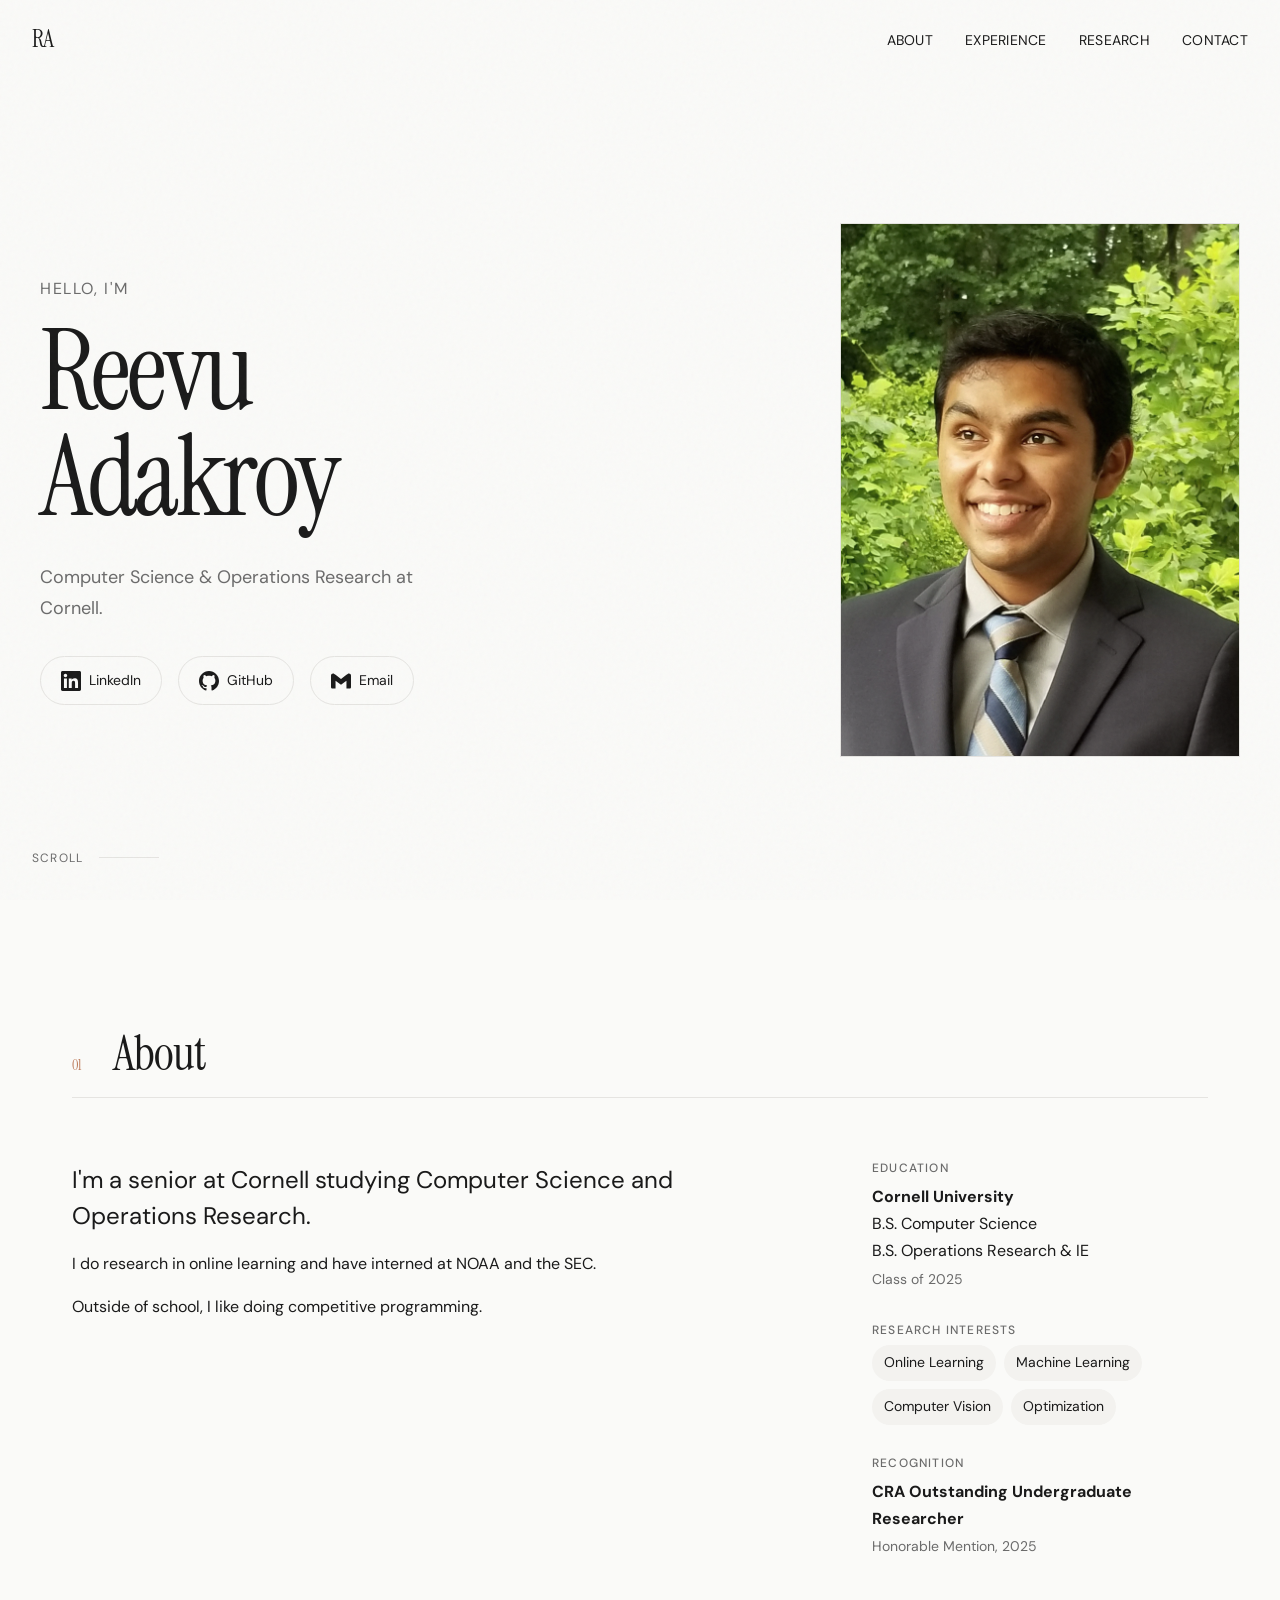
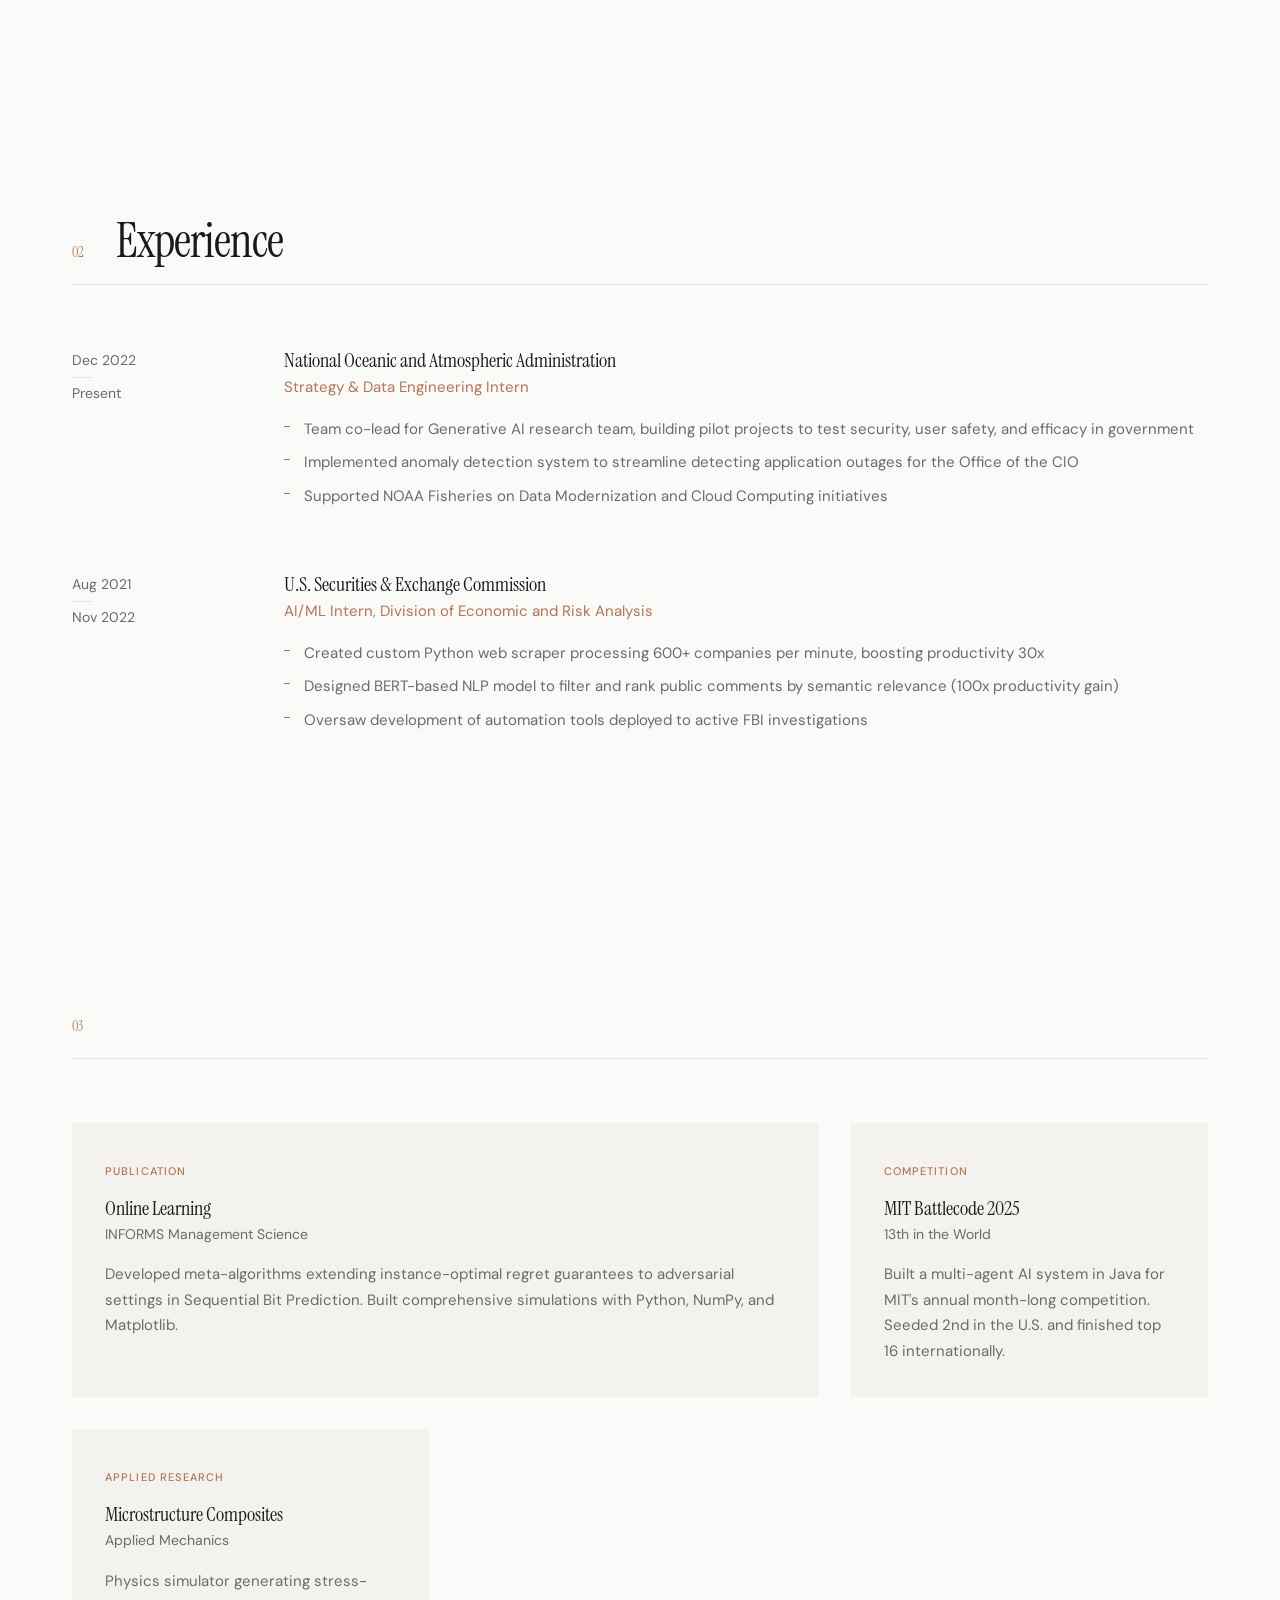
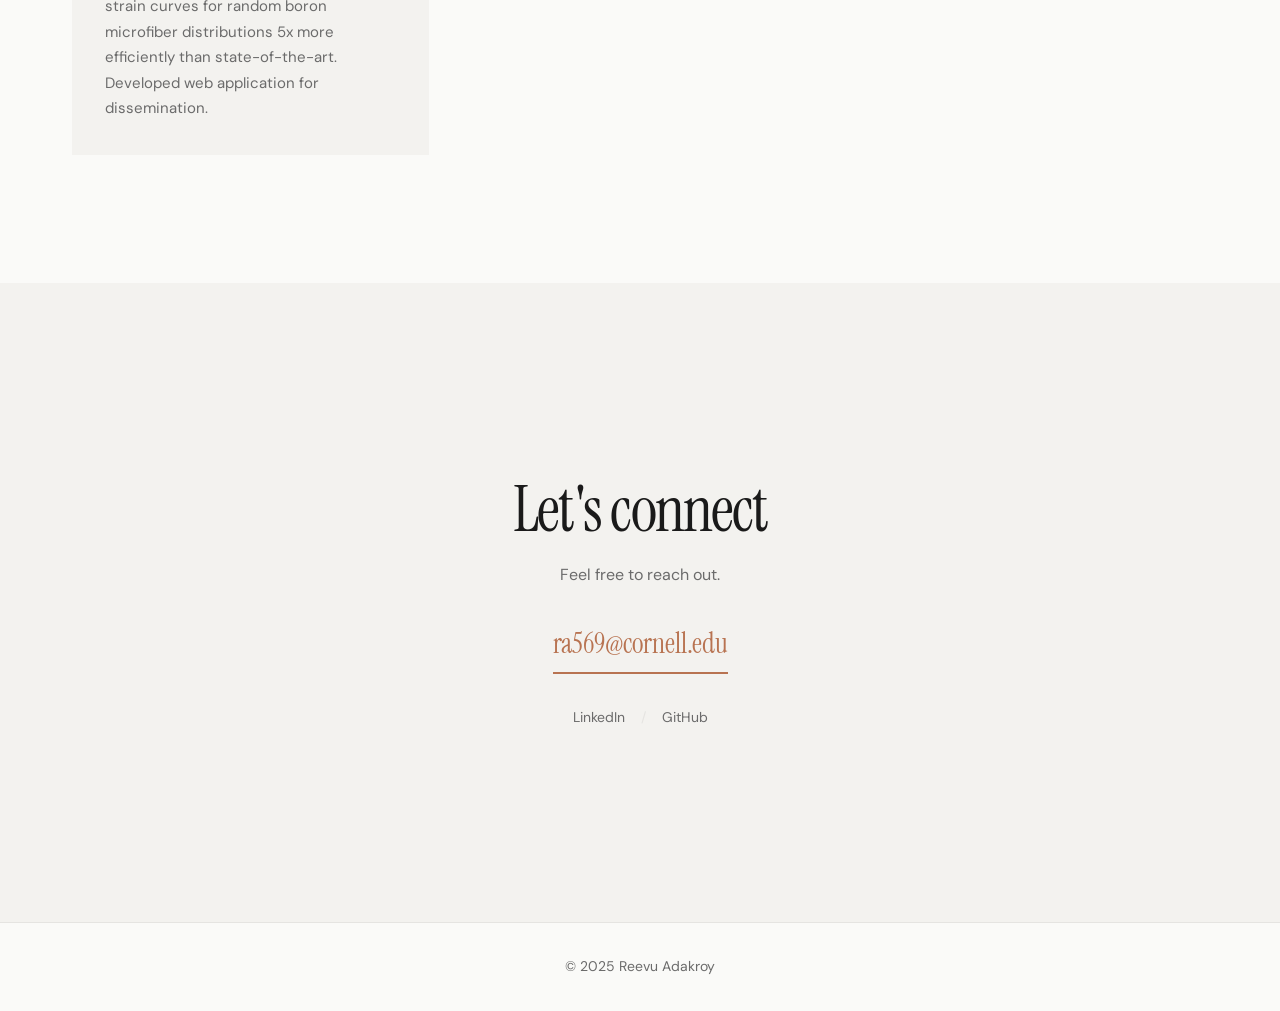
==== index.html @ df721d8a "Fix LinkedIn and GitHub links" ====
<!DOCTYPE html>
<html lang="en">
<head>
    <meta charset="UTF-8">
    <meta name="viewport" content="width=device-width, initial-scale=1.0">
    <title>Reevu Adakroy</title>
    <meta name="description" content="Computer Science & Operations Research student at Cornell. AI/ML researcher published in INFORMS Management Science.">

    <link rel="preconnect" href="https://fonts.googleapis.com">
    <link rel="preconnect" href="https://fonts.gstatic.com" crossorigin>
    <link href="https://fonts.googleapis.com/css2?family=Instrument+Serif:ital@0;1&family=DM+Sans:ital,opsz,wght@0,9..40,300;0,9..40,400;0,9..40,500;1,9..40,400&display=swap" rel="stylesheet">

    <link rel="stylesheet" href="styles.css">
</head>
<body>
    <nav class="nav">
        <a href="#" class="nav-logo">RA</a>
        <button class="nav-toggle" aria-label="Toggle navigation">
            <span></span>
            <span></span>
        </button>
        <ul class="nav-links">
            <li><a href="#about">About</a></li>
            <li><a href="#experience">Experience</a></li>
            <li><a href="#research">Research</a></li>
            <li><a href="#contact">Contact</a></li>
        </ul>
    </nav>

    <main>
        <section class="hero">
            <div class="hero-content">
                <div class="hero-text">
                    <p class="hero-greeting reveal">Hello, I'm</p>
                    <h1 class="hero-name reveal">Reevu<br>Adakroy</h1>
                    <p class="hero-tagline reveal">Computer Science & Operations Research at Cornell.</p>
                    <div class="hero-links reveal">
                        <a href="https://www.linkedin.com/in/reevu-adakroy-7450a61a7" target="_blank" rel="noopener" class="social-link">
                            <svg width="20" height="20" viewBox="0 0 24 24" fill="currentColor"><path d="M20.447 20.452h-3.554v-5.569c0-1.328-.027-3.037-1.852-3.037-1.853 0-2.136 1.445-2.136 2.939v5.667H9.351V9h3.414v1.561h.046c.477-.9 1.637-1.85 3.37-1.85 3.601 0 4.267 2.37 4.267 5.455v6.286zM5.337 7.433c-1.144 0-2.063-.926-2.063-2.065 0-1.138.92-2.063 2.063-2.063 1.14 0 2.064.925 2.064 2.063 0 1.139-.925 2.065-2.064 2.065zm1.782 13.019H3.555V9h3.564v11.452zM22.225 0H1.771C.792 0 0 .774 0 1.729v20.542C0 23.227.792 24 1.771 24h20.451C23.2 24 24 23.227 24 22.271V1.729C24 .774 23.2 0 22.222 0h.003z"/></svg>
                            <span>LinkedIn</span>
                        </a>
                        <a href="https://github.com/revvu" target="_blank" rel="noopener" class="social-link">
                            <svg width="20" height="20" viewBox="0 0 24 24" fill="currentColor"><path d="M12 0c-6.626 0-12 5.373-12 12 0 5.302 3.438 9.8 8.207 11.387.599.111.793-.261.793-.577v-2.234c-3.338.726-4.033-1.416-4.033-1.416-.546-1.387-1.333-1.756-1.333-1.756-1.089-.745.083-.729.083-.729 1.205.084 1.839 1.237 1.839 1.237 1.07 1.834 2.807 1.304 3.492.997.107-.775.418-1.305.762-1.604-2.665-.305-5.467-1.334-5.467-5.931 0-1.311.469-2.381 1.236-3.221-.124-.303-.535-1.524.117-3.176 0 0 1.008-.322 3.301 1.23.957-.266 1.983-.399 3.003-.404 1.02.005 2.047.138 3.006.404 2.291-1.552 3.297-1.23 3.297-1.23.653 1.653.242 2.874.118 3.176.77.84 1.235 1.911 1.235 3.221 0 4.609-2.807 5.624-5.479 5.921.43.372.823 1.102.823 2.222v3.293c0 .319.192.694.801.576 4.765-1.589 8.199-6.086 8.199-11.386 0-6.627-5.373-12-12-12z"/></svg>
                            <span>GitHub</span>
                        </a>
                        <a href="mailto:ra569@cornell.edu" class="social-link">
                            <svg width="20" height="20" viewBox="0 0 24 24" fill="currentColor"><path d="M24 5.457v13.909c0 .904-.732 1.636-1.636 1.636h-3.819V11.73L12 16.64l-6.545-4.91v9.273H1.636A1.636 1.636 0 0 1 0 19.366V5.457c0-2.023 2.309-3.178 3.927-1.964L5.455 4.64 12 9.548l6.545-4.91 1.528-1.145C21.69 2.28 24 3.434 24 5.457z"/></svg>
                            <span>Email</span>
                        </a>
                    </div>
                </div>
                <div class="hero-image reveal">
                    <div class="hero-image-wrapper">
                        <img src="cropped_zoom.png" alt="Reevu Adakroy" loading="eager">
                    </div>
                </div>
            </div>
            <div class="scroll-indicator">
                <span>Scroll</span>
                <div class="scroll-line"></div>
            </div>
        </section>

        <section id="about" class="section about">
            <div class="section-header">
                <span class="section-number">01</span>
                <h2 class="section-title reveal">About</h2>
            </div>
            <div class="about-content">
                <div class="about-text reveal">
                    <p class="about-lead">I'm a senior at Cornell studying Computer Science and Operations Research.</p>
                    <p>I do research in online learning and have interned at NOAA and the SEC.</p>
                    <p>Outside of school, I like doing competitive programming.</p>
                </div>
                <div class="about-details reveal">
                    <div class="detail-group">
                        <h3>Education</h3>
                        <p><strong>Cornell University</strong><br>
                        B.S. Computer Science<br>
                        B.S. Operations Research & IE<br>
                        <span class="muted">Class of 2025</span></p>
                    </div>
                    <div class="detail-group">
                        <h3>Research Interests</h3>
                        <ul class="interest-list">
                            <li>Online Learning</li>
                            <li>Machine Learning</li>
                            <li>Computer Vision</li>
                            <li>Optimization</li>
                        </ul>
                    </div>
                    <div class="detail-group">
                        <h3>Recognition</h3>
                        <p><strong>CRA Outstanding Undergraduate Researcher</strong><br>
                        <span class="muted">Honorable Mention, 2025</span></p>
                    </div>
                </div>
            </div>
        </section>

        <section id="experience" class="section experience">
            <div class="section-header">
                <span class="section-number">02</span>
                <h2 class="section-title reveal">Experience</h2>
            </div>
            <div class="experience-list">
                <article class="experience-item reveal">
                    <div class="experience-date">
                        <span>Dec 2022</span>
                        <span class="date-separator"></span>
                        <span>Present</span>
                    </div>
                    <div class="experience-content">
                        <h3>National Oceanic and Atmospheric Administration</h3>
                        <p class="experience-role">Strategy & Data Engineering Intern</p>
                        <ul class="experience-highlights">
                            <li>Team co-lead for Generative AI research team, building pilot projects to test security, user safety, and efficacy in government</li>
                            <li>Implemented anomaly detection system to streamline detecting application outages for the Office of the CIO</li>
                            <li>Supported NOAA Fisheries on Data Modernization and Cloud Computing initiatives</li>
                        </ul>
                    </div>
                </article>
                <article class="experience-item reveal">
                    <div class="experience-date">
                        <span>Aug 2021</span>
                        <span class="date-separator"></span>
                        <span>Nov 2022</span>
                    </div>
                    <div class="experience-content">
                        <h3>U.S. Securities & Exchange Commission</h3>
                        <p class="experience-role">AI/ML Intern, Division of Economic and Risk Analysis</p>
                        <ul class="experience-highlights">
                            <li>Created custom Python web scraper processing 600+ companies per minute, boosting productivity 30x</li>
                            <li>Designed BERT-based NLP model to filter and rank public comments by semantic relevance (100x productivity gain)</li>
                            <li>Oversaw development of automation tools deployed to active FBI investigations</li>
                        </ul>
                    </div>
                </article>
            </div>
        </section>

        <section id="research" class="section research">
            <div class="section-header">
                <span class="section-number">03</span>
                <h2 class="section-title reveal">Research & Projects</h2>
            </div>
            <div class="research-grid">
                <article class="research-card featured reveal">
                    <span class="research-tag">Publication</span>
                    <h3>Online Learning</h3>
                    <p class="research-venue">INFORMS Management Science</p>
                    <p>Developed meta-algorithms extending instance-optimal regret guarantees to adversarial settings in Sequential Bit Prediction. Built comprehensive simulations with Python, NumPy, and Matplotlib.</p>
                </article>
                <article class="research-card reveal">
                    <span class="research-tag">Competition</span>
                    <h3>MIT Battlecode 2025</h3>
                    <p class="research-venue">13th in the World</p>
                    <p>Built a multi-agent AI system in Java for MIT's annual month-long competition. Seeded 2nd in the U.S. and finished top 16 internationally.</p>
                </article>
                <article class="research-card reveal">
                    <span class="research-tag">Applied Research</span>
                    <h3>Microstructure Composites</h3>
                    <p class="research-venue">Applied Mechanics</p>
                    <p>Physics simulator generating stress-strain curves for random boron microfiber distributions 5x more efficiently than state-of-the-art. Developed web application for dissemination.</p>
                </article>
            </div>
        </section>

        <section id="contact" class="section contact">
            <div class="contact-content">
                <h2 class="contact-title reveal">Let's connect</h2>
                <p class="contact-text reveal">Feel free to reach out.</p>
                <a href="mailto:ra569@cornell.edu" class="contact-email reveal">ra569@cornell.edu</a>
                <div class="contact-links reveal">
                    <a href="https://linkedin.com/in/reevuadakroy" target="_blank" rel="noopener">LinkedIn</a>
                    <span class="link-divider">/</span>
                    <a href="https://github.com/reevuadakroy" target="_blank" rel="noopener">GitHub</a>
                </div>
            </div>
        </section>
    </main>

    <footer class="footer">
        <p>&copy; 2025 Reevu Adakroy</p>
    </footer>

    <script src="script.js"></script>
</body>
</html>
---- styles.css ----
/* ============================================
   REEVU ADAKROY - Personal Website
   Aesthetic: Editorial Minimalism
   ============================================ */

/* --- Custom Properties --- */
:root {
    /* Colors */
    --color-bg: #FAFAF8;
    --color-bg-alt: #F3F2EF;
    --color-text: #1A1A1A;
    --color-text-muted: #6B6B6B;
    --color-accent: #B87351;
    --color-accent-hover: #9A5F42;
    --color-border: #E5E4E1;

    /* Typography */
    --font-display: 'Instrument Serif', Georgia, serif;
    --font-body: 'DM Sans', -apple-system, sans-serif;

    /* Spacing */
    --space-xs: 0.5rem;
    --space-sm: 1rem;
    --space-md: 2rem;
    --space-lg: 4rem;
    --space-xl: 8rem;
    --space-2xl: 12rem;

    /* Layout */
    --max-width: 1200px;
    --nav-height: 80px;

    /* Transitions */
    --ease-out: cubic-bezier(0.16, 1, 0.3, 1);
    --ease-in-out: cubic-bezier(0.65, 0, 0.35, 1);
}

/* --- Reset & Base --- */
*, *::before, *::after {
    box-sizing: border-box;
    margin: 0;
    padding: 0;
}

html {
    scroll-behavior: smooth;
    font-size: 16px;
}

body {
    font-family: var(--font-body);
    font-size: 1rem;
    line-height: 1.7;
    color: var(--color-text);
    background-color: var(--color-bg);
    -webkit-font-smoothing: antialiased;
    -moz-osx-font-smoothing: grayscale;
    overflow-x: hidden;
}

/* Subtle grain texture */
body::before {
    content: '';
    position: fixed;
    top: 0;
    left: 0;
    width: 100%;
    height: 100%;
    pointer-events: none;
    opacity: 0.03;
    background-image: url("data:image/svg+xml,%3Csvg viewBox='0 0 256 256' xmlns='http://www.w3.org/2000/svg'%3E%3Cfilter id='noise'%3E%3CfeTurbulence type='fractalNoise' baseFrequency='0.9' numOctaves='4' stitchTiles='stitch'/%3E%3C/filter%3E%3Crect width='100%25' height='100%25' filter='url(%23noise)'/%3E%3C/svg%3E");
    z-index: 9999;
}

::selection {
    background-color: var(--color-accent);
    color: white;
}

a {
    color: inherit;
    text-decoration: none;
}

img {
    max-width: 100%;
    height: auto;
    display: block;
}

ul {
    list-style: none;
}

/* --- Typography --- */
h1, h2, h3, h4 {
    font-family: var(--font-display);
    font-weight: 400;
    line-height: 1.1;
}

em {
    font-family: var(--font-display);
    font-style: italic;
    color: var(--color-accent);
}

.muted {
    color: var(--color-text-muted);
    font-size: 0.875rem;
}

/* --- Navigation --- */
.nav {
    position: fixed;
    top: 0;
    left: 0;
    right: 0;
    height: var(--nav-height);
    display: flex;
    align-items: center;
    justify-content: space-between;
    padding: 0 var(--space-md);
    background: rgba(250, 250, 248, 0.9);
    backdrop-filter: blur(12px);
    -webkit-backdrop-filter: blur(12px);
    z-index: 1000;
    border-bottom: 1px solid transparent;
    transition: border-color 0.3s ease;
}

.nav.scrolled {
    border-bottom-color: var(--color-border);
}

.nav-logo {
    font-family: var(--font-display);
    font-size: 1.5rem;
    letter-spacing: -0.02em;
    transition: color 0.3s ease;
}

.nav-logo:hover {
    color: var(--color-accent);
}

.nav-links {
    display: flex;
    gap: var(--space-md);
}

.nav-links a {
    font-size: 0.875rem;
    letter-spacing: 0.02em;
    text-transform: uppercase;
    position: relative;
    padding: 0.25rem 0;
}

.nav-links a::after {
    content: '';
    position: absolute;
    bottom: 0;
    left: 0;
    width: 0;
    height: 1px;
    background: var(--color-accent);
    transition: width 0.3s var(--ease-out);
}

.nav-links a:hover::after {
    width: 100%;
}

.nav-toggle {
    display: none;
    flex-direction: column;
    gap: 6px;
    background: none;
    border: none;
    cursor: pointer;
    padding: 8px;
    z-index: 1001;
}

.nav-toggle span {
    width: 24px;
    height: 2px;
    background: var(--color-text);
    transition: all 0.3s var(--ease-out);
}

/* --- Hero Section --- */
.hero {
    min-height: 100vh;
    display: flex;
    flex-direction: column;
    justify-content: center;
    padding: calc(var(--nav-height) + var(--space-lg)) var(--space-md) var(--space-lg);
    position: relative;
}

.hero-content {
    max-width: var(--max-width);
    margin: 0 auto;
    width: 100%;
    display: grid;
    grid-template-columns: 1fr 1fr;
    gap: var(--space-xl);
    align-items: center;
}

.hero-greeting {
    font-size: 1rem;
    letter-spacing: 0.1em;
    text-transform: uppercase;
    color: var(--color-text-muted);
    margin-bottom: var(--space-sm);
}

.hero-name {
    font-size: clamp(3.5rem, 10vw, 7rem);
    letter-spacing: -0.03em;
    margin-bottom: var(--space-md);
    line-height: 0.95;
}

.hero-tagline {
    font-size: 1.125rem;
    color: var(--color-text-muted);
    max-width: 400px;
    margin-bottom: var(--space-md);
}

.hero-links {
    display: flex;
    gap: var(--space-sm);
    flex-wrap: wrap;
}

.social-link {
    display: inline-flex;
    align-items: center;
    gap: 0.5rem;
    padding: 0.75rem 1.25rem;
    border: 1px solid var(--color-border);
    border-radius: 100px;
    font-size: 0.875rem;
    transition: all 0.3s var(--ease-out);
}

.social-link:hover {
    background: var(--color-text);
    color: var(--color-bg);
    border-color: var(--color-text);
}

.social-link svg {
    flex-shrink: 0;
}

.hero-image {
    display: flex;
    justify-content: flex-end;
}

.hero-image-wrapper {
    width: 100%;
    max-width: 400px;
    aspect-ratio: 3/4;
    position: relative;
    overflow: hidden;
}

.hero-image-wrapper::before {
    content: '';
    position: absolute;
    inset: 0;
    border: 1px solid var(--color-border);
    z-index: 1;
}

.hero-image-wrapper::after {
    content: '';
    position: absolute;
    top: var(--space-sm);
    left: var(--space-sm);
    right: calc(var(--space-sm) * -1);
    bottom: calc(var(--space-sm) * -1);
    border: 1px solid var(--color-accent);
    z-index: -1;
}

.hero-image-wrapper img {
    width: 100%;
    height: 100%;
    object-fit: cover;
    filter: grayscale(15%);
    transition: filter 0.5s ease;
}

.hero-image-wrapper:hover img {
    filter: grayscale(0%);
}

.scroll-indicator {
    position: absolute;
    bottom: var(--space-md);
    left: var(--space-md);
    display: flex;
    align-items: center;
    gap: var(--space-sm);
    font-size: 0.75rem;
    letter-spacing: 0.1em;
    text-transform: uppercase;
    color: var(--color-text-muted);
}

.scroll-line {
    width: 60px;
    height: 1px;
    background: var(--color-border);
    position: relative;
    overflow: hidden;
}

.scroll-line::after {
    content: '';
    position: absolute;
    top: 0;
    left: -100%;
    width: 100%;
    height: 100%;
    background: var(--color-accent);
    animation: scroll-line 2s var(--ease-in-out) infinite;
}

@keyframes scroll-line {
    0% { left: -100%; }
    50% { left: 0; }
    100% { left: 100%; }
}

/* --- Sections --- */
.section {
    padding: var(--space-xl) var(--space-md);
    max-width: var(--max-width);
    margin: 0 auto;
}

.section-header {
    display: flex;
    align-items: baseline;
    gap: var(--space-md);
    margin-bottom: var(--space-lg);
    padding-bottom: var(--space-sm);
    border-bottom: 1px solid var(--color-border);
}

.section-number {
    font-family: var(--font-display);
    font-size: 0.875rem;
    color: var(--color-accent);
}

.section-title {
    font-size: clamp(2rem, 5vw, 3rem);
    letter-spacing: -0.02em;
}

/* --- About Section --- */
.about-content {
    display: grid;
    grid-template-columns: 2fr 1fr;
    gap: var(--space-xl);
}

.about-lead {
    font-size: 1.5rem;
    line-height: 1.5;
    margin-bottom: var(--space-md);
}

.about-text p {
    margin-bottom: var(--space-sm);
}

.about-details {
    display: flex;
    flex-direction: column;
    gap: var(--space-md);
}

.detail-group h3 {
    font-family: var(--font-body);
    font-size: 0.75rem;
    font-weight: 500;
    letter-spacing: 0.1em;
    text-transform: uppercase;
    color: var(--color-text-muted);
    margin-bottom: var(--space-xs);
}

.interest-list {
    display: flex;
    flex-wrap: wrap;
    gap: 0.5rem;
}

.interest-list li {
    padding: 0.375rem 0.75rem;
    background: var(--color-bg-alt);
    border-radius: 100px;
    font-size: 0.875rem;
}

/* --- Experience Section --- */
.experience-list {
    display: flex;
    flex-direction: column;
    gap: var(--space-lg);
}

.experience-item {
    display: grid;
    grid-template-columns: 180px 1fr;
    gap: var(--space-md);
}

.experience-date {
    display: flex;
    flex-direction: column;
    gap: 0.25rem;
    font-size: 0.875rem;
    color: var(--color-text-muted);
}

.date-separator {
    width: 20px;
    height: 1px;
    background: var(--color-border);
}

.experience-content h3 {
    font-size: 1.25rem;
    margin-bottom: 0.25rem;
}

.experience-role {
    color: var(--color-accent);
    font-size: 0.9375rem;
    margin-bottom: var(--space-sm);
}

.experience-highlights {
    display: flex;
    flex-direction: column;
    gap: 0.5rem;
}

.experience-highlights li {
    position: relative;
    padding-left: 1.25rem;
    font-size: 0.9375rem;
    color: var(--color-text-muted);
}

.experience-highlights li::before {
    content: '';
    position: absolute;
    left: 0;
    top: 0.6em;
    width: 6px;
    height: 1px;
    background: var(--color-accent);
}

/* --- Research Section --- */
.research-grid {
    display: grid;
    grid-template-columns: repeat(3, 1fr);
    gap: var(--space-md);
}

.research-card {
    padding: var(--space-md);
    background: var(--color-bg-alt);
    border: 1px solid transparent;
    transition: all 0.4s var(--ease-out);
    position: relative;
}

.research-card::before {
    content: '';
    position: absolute;
    top: 0;
    left: 0;
    width: 0;
    height: 3px;
    background: var(--color-accent);
    transition: width 0.4s var(--ease-out);
}

.research-card:hover {
    border-color: var(--color-border);
    transform: translateY(-4px);
}

.research-card:hover::before {
    width: 100%;
}

.research-card.featured {
    grid-column: span 2;
}

.research-tag {
    display: inline-block;
    font-size: 0.6875rem;
    font-weight: 500;
    letter-spacing: 0.1em;
    text-transform: uppercase;
    color: var(--color-accent);
    margin-bottom: var(--space-sm);
}

.research-card h3 {
    font-size: 1.25rem;
    margin-bottom: 0.25rem;
}

.research-venue {
    font-size: 0.875rem;
    color: var(--color-text-muted);
    margin-bottom: var(--space-sm);
}

.research-card p:last-child {
    font-size: 0.9375rem;
    color: var(--color-text-muted);
}

/* --- Contact Section --- */
.contact {
    text-align: center;
    padding: var(--space-2xl) var(--space-md);
    background: var(--color-bg-alt);
    max-width: none;
}

.contact-content {
    max-width: 600px;
    margin: 0 auto;
}

.contact-title {
    font-size: clamp(2.5rem, 8vw, 4rem);
    letter-spacing: -0.03em;
    margin-bottom: var(--space-sm);
}

.contact-text {
    color: var(--color-text-muted);
    margin-bottom: var(--space-md);
}

.contact-email {
    display: inline-block;
    font-family: var(--font-display);
    font-size: clamp(1.25rem, 3vw, 1.75rem);
    color: var(--color-accent);
    padding-bottom: 0.25rem;
    border-bottom: 2px solid var(--color-accent);
    transition: all 0.3s ease;
    margin-bottom: var(--space-md);
}

.contact-email:hover {
    color: var(--color-accent-hover);
    border-color: var(--color-accent-hover);
}

.contact-links {
    display: flex;
    justify-content: center;
    align-items: center;
    gap: var(--space-sm);
    font-size: 0.875rem;
}

.contact-links a {
    color: var(--color-text-muted);
    transition: color 0.3s ease;
}

.contact-links a:hover {
    color: var(--color-text);
}

.link-divider {
    color: var(--color-border);
}

/* --- Footer --- */
.footer {
    padding: var(--space-md);
    text-align: center;
    font-size: 0.875rem;
    color: var(--color-text-muted);
    border-top: 1px solid var(--color-border);
}

/* --- Reveal Animations --- */
.reveal {
    opacity: 0;
    transform: translateY(30px);
    transition: opacity 0.8s var(--ease-out), transform 0.8s var(--ease-out);
}

.reveal.visible {
    opacity: 1;
    transform: translateY(0);
}

/* Staggered animations for hero */
.hero .reveal:nth-child(1) { transition-delay: 0.1s; }
.hero .reveal:nth-child(2) { transition-delay: 0.2s; }
.hero .reveal:nth-child(3) { transition-delay: 0.3s; }
.hero .reveal:nth-child(4) { transition-delay: 0.4s; }
.hero-image.reveal { transition-delay: 0.3s; }

/* --- Mobile Navigation --- */
@media (max-width: 768px) {
    .nav-toggle {
        display: flex;
    }

    .nav-links {
        position: fixed;
        top: 0;
        right: 0;
        width: 100%;
        height: 100vh;
        background: var(--color-bg);
        flex-direction: column;
        justify-content: center;
        align-items: center;
        gap: var(--space-md);
        transform: translateX(100%);
        transition: transform 0.5s var(--ease-out);
    }

    .nav-links.active {
        transform: translateX(0);
    }

    .nav-links a {
        font-size: 1.5rem;
    }

    .nav-toggle.active span:first-child {
        transform: rotate(45deg) translate(5px, 5px);
    }

    .nav-toggle.active span:last-child {
        transform: rotate(-45deg) translate(5px, -5px);
    }
}

/* --- Responsive --- */
@media (max-width: 1024px) {
    .hero-content {
        grid-template-columns: 1fr;
        gap: var(--space-lg);
    }

    .hero-image {
        justify-content: center;
        order: -1;
    }

    .hero-image-wrapper {
        max-width: 300px;
    }

    .hero-text {
        text-align: center;
    }

    .hero-tagline {
        margin-left: auto;
        margin-right: auto;
    }

    .hero-links {
        justify-content: center;
    }

    .about-content {
        grid-template-columns: 1fr;
        gap: var(--space-lg);
    }

    .research-grid {
        grid-template-columns: 1fr;
    }

    .research-card.featured {
        grid-column: span 1;
    }
}

@media (max-width: 640px) {
    :root {
        --space-lg: 3rem;
        --space-xl: 5rem;
        --space-2xl: 8rem;
    }

    .experience-item {
        grid-template-columns: 1fr;
        gap: var(--space-sm);
    }

    .experience-date {
        flex-direction: row;
        align-items: center;
        gap: 0.5rem;
    }

    .date-separator {
        width: 12px;
    }

    .social-link span {
        display: none;
    }

    .social-link {
        padding: 0.75rem;
    }

    .scroll-indicator {
        display: none;
    }
}
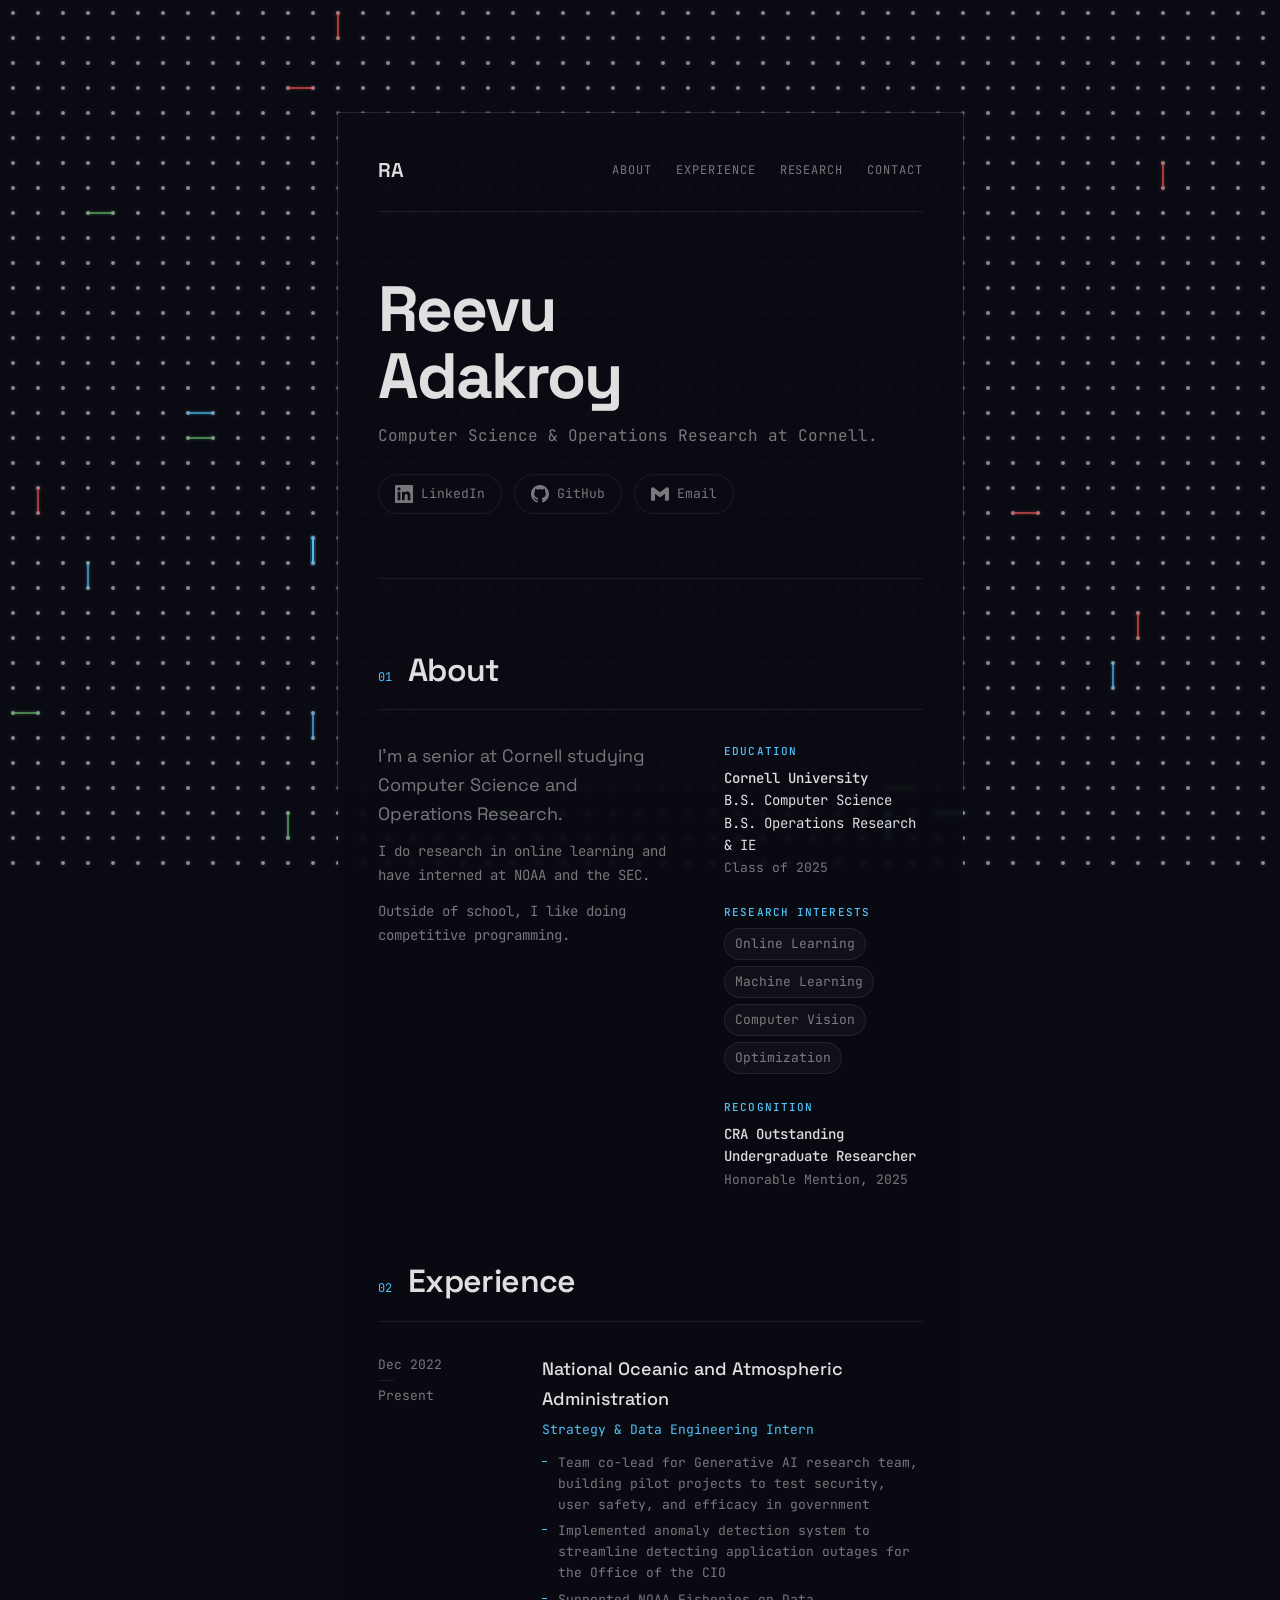
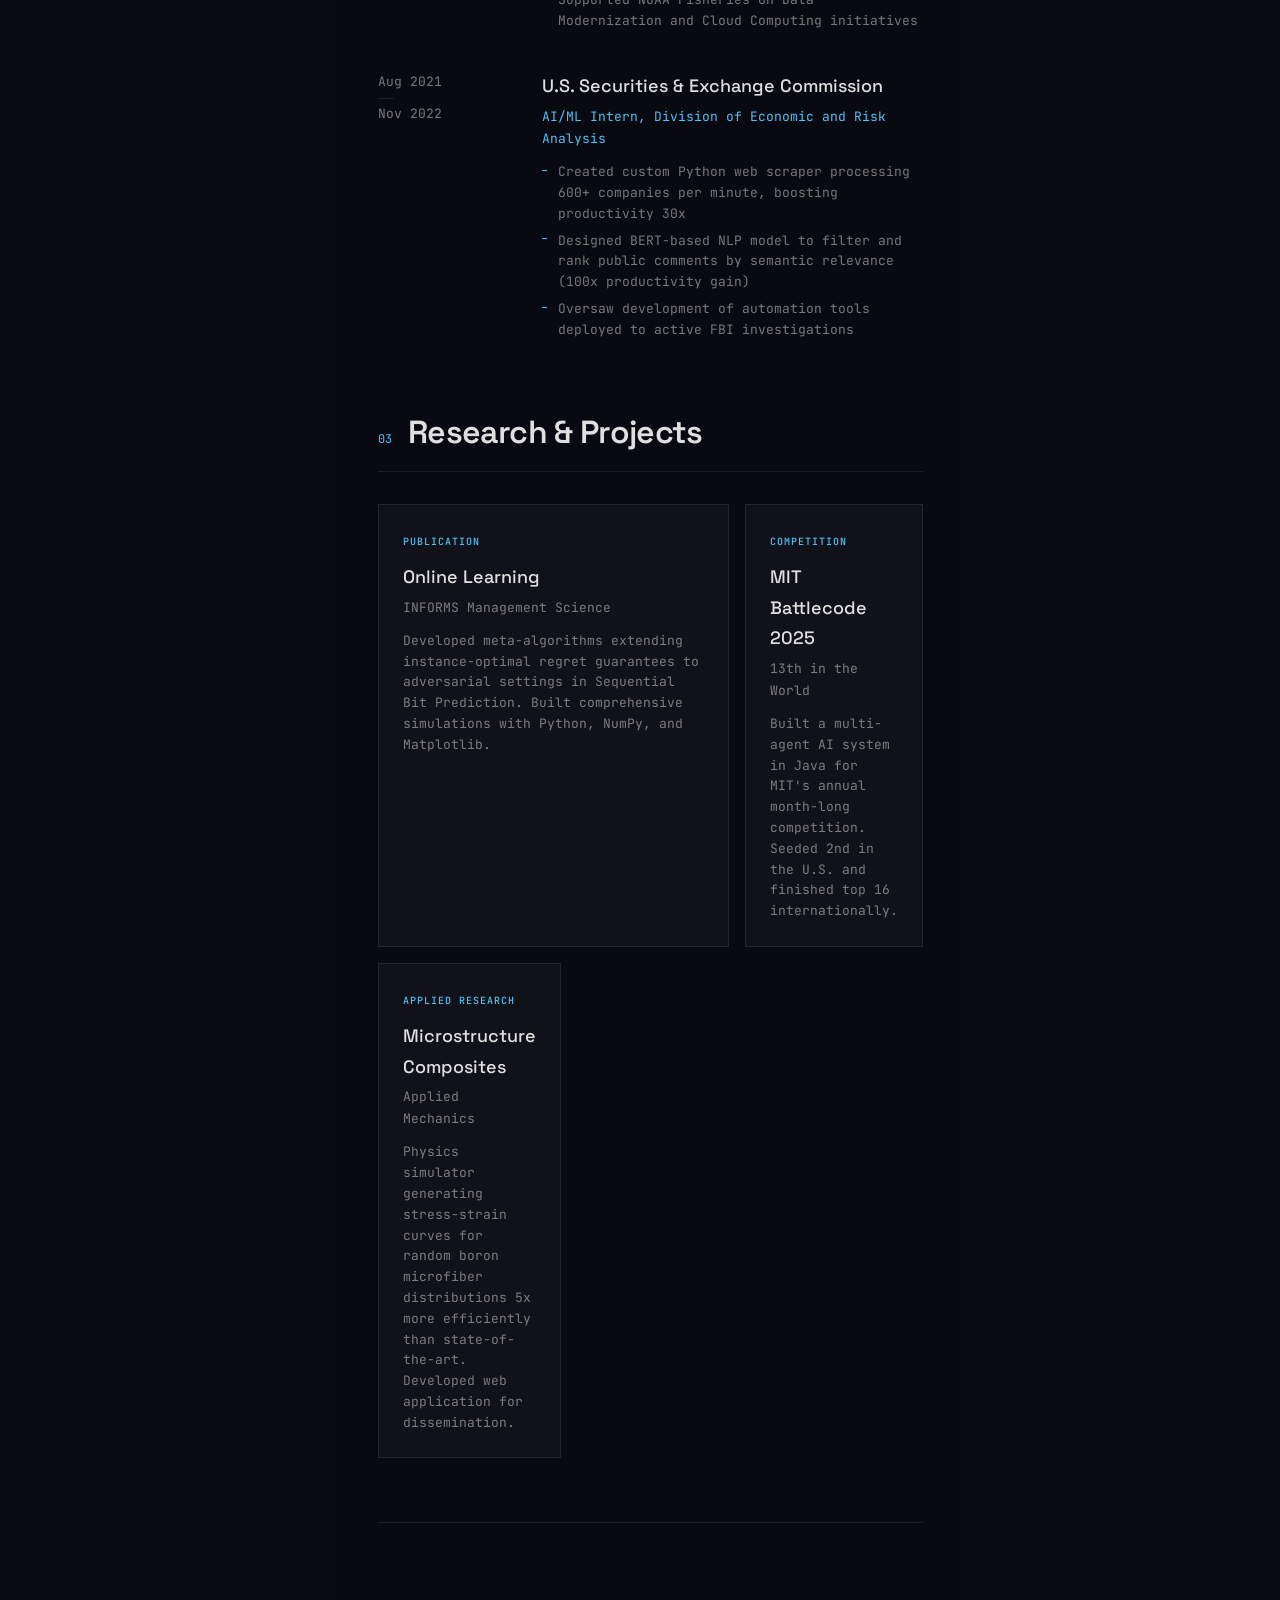
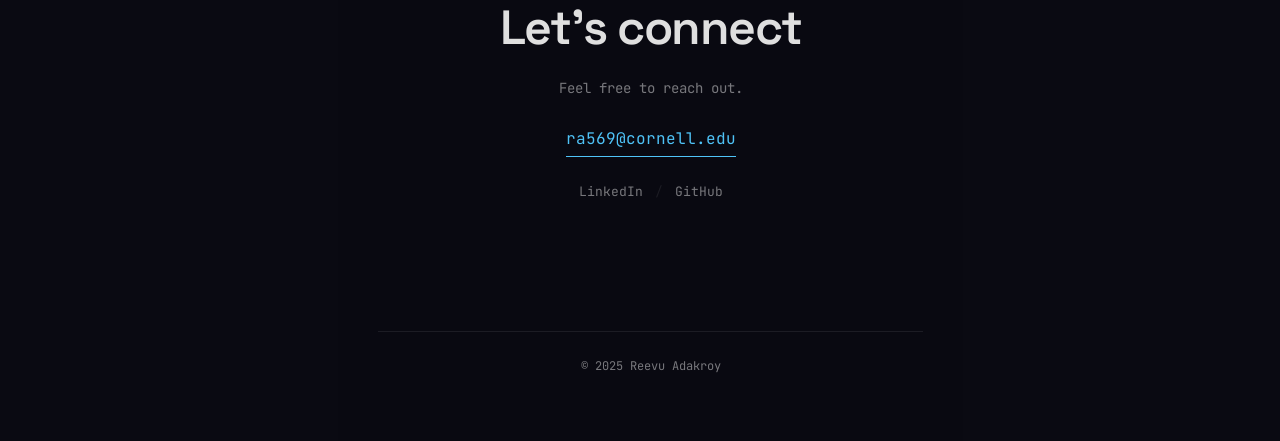
==== commit 2e50f9d7: "dots and boxes UI" ====
--- a/index.html
+++ b/index.html
@@ -8,71 +8,56 @@
 
     <link rel="preconnect" href="https://fonts.googleapis.com">
     <link rel="preconnect" href="https://fonts.gstatic.com" crossorigin>
-    <link href="https://fonts.googleapis.com/css2?family=Instrument+Serif:ital@0;1&family=DM+Sans:ital,opsz,wght@0,9..40,300;0,9..40,400;0,9..40,500;1,9..40,400&display=swap" rel="stylesheet">
+    <link href="https://fonts.googleapis.com/css2?family=Space+Grotesk:wght@400;500;600;700&family=JetBrains+Mono:wght@300;400;500&display=swap" rel="stylesheet">
 
     <link rel="stylesheet" href="styles.css">
 </head>
 <body>
-    <nav class="nav">
-        <a href="#" class="nav-logo">RA</a>
-        <button class="nav-toggle" aria-label="Toggle navigation">
-            <span></span>
-            <span></span>
-        </button>
-        <ul class="nav-links">
-            <li><a href="#about">About</a></li>
-            <li><a href="#experience">Experience</a></li>
-            <li><a href="#research">Research</a></li>
-            <li><a href="#contact">Contact</a></li>
-        </ul>
-    </nav>
+    <canvas id="static"></canvas>
+    <canvas id="dynamic"></canvas>
 
-    <main>
-        <section class="hero">
-            <div class="hero-content">
-                <div class="hero-text">
-                    <p class="hero-greeting reveal">Hello, I'm</p>
-                    <h1 class="hero-name reveal">Reevu<br>Adakroy</h1>
-                    <p class="hero-tagline reveal">Computer Science & Operations Research at Cornell.</p>
-                    <div class="hero-links reveal">
-                        <a href="https://www.linkedin.com/in/reevu-adakroy-7450a61a7" target="_blank" rel="noopener" class="social-link">
-                            <svg width="20" height="20" viewBox="0 0 24 24" fill="currentColor"><path d="M20.447 20.452h-3.554v-5.569c0-1.328-.027-3.037-1.852-3.037-1.853 0-2.136 1.445-2.136 2.939v5.667H9.351V9h3.414v1.561h.046c.477-.9 1.637-1.85 3.37-1.85 3.601 0 4.267 2.37 4.267 5.455v6.286zM5.337 7.433c-1.144 0-2.063-.926-2.063-2.065 0-1.138.92-2.063 2.063-2.063 1.14 0 2.064.925 2.064 2.063 0 1.139-.925 2.065-2.064 2.065zm1.782 13.019H3.555V9h3.564v11.452zM22.225 0H1.771C.792 0 0 .774 0 1.729v20.542C0 23.227.792 24 1.771 24h20.451C23.2 24 24 23.227 24 22.271V1.729C24 .774 23.2 0 22.222 0h.003z"/></svg>
-                            <span>LinkedIn</span>
-                        </a>
-                        <a href="https://github.com/revvu" target="_blank" rel="noopener" class="social-link">
-                            <svg width="20" height="20" viewBox="0 0 24 24" fill="currentColor"><path d="M12 0c-6.626 0-12 5.373-12 12 0 5.302 3.438 9.8 8.207 11.387.599.111.793-.261.793-.577v-2.234c-3.338.726-4.033-1.416-4.033-1.416-.546-1.387-1.333-1.756-1.333-1.756-1.089-.745.083-.729.083-.729 1.205.084 1.839 1.237 1.839 1.237 1.07 1.834 2.807 1.304 3.492.997.107-.775.418-1.305.762-1.604-2.665-.305-5.467-1.334-5.467-5.931 0-1.311.469-2.381 1.236-3.221-.124-.303-.535-1.524.117-3.176 0 0 1.008-.322 3.301 1.23.957-.266 1.983-.399 3.003-.404 1.02.005 2.047.138 3.006.404 2.291-1.552 3.297-1.23 3.297-1.23.653 1.653.242 2.874.118 3.176.77.84 1.235 1.911 1.235 3.221 0 4.609-2.807 5.624-5.479 5.921.43.372.823 1.102.823 2.222v3.293c0 .319.192.694.801.576 4.765-1.589 8.199-6.086 8.199-11.386 0-6.627-5.373-12-12-12z"/></svg>
-                            <span>GitHub</span>
-                        </a>
-                        <a href="mailto:ra569@cornell.edu" class="social-link">
-                            <svg width="20" height="20" viewBox="0 0 24 24" fill="currentColor"><path d="M24 5.457v13.909c0 .904-.732 1.636-1.636 1.636h-3.819V11.73L12 16.64l-6.545-4.91v9.273H1.636A1.636 1.636 0 0 1 0 19.366V5.457c0-2.023 2.309-3.178 3.927-1.964L5.455 4.64 12 9.548l6.545-4.91 1.528-1.145C21.69 2.28 24 3.434 24 5.457z"/></svg>
-                            <span>Email</span>
-                        </a>
-                    </div>
-                </div>
-                <div class="hero-image reveal">
-                    <div class="hero-image-wrapper">
-                        <img src="cropped_zoom.png" alt="Reevu Adakroy" loading="eager">
-                    </div>
-                </div>
-            </div>
-            <div class="scroll-indicator">
-                <span>Scroll</span>
-                <div class="scroll-line"></div>
+    <div id="content-overlay">
+        <header class="site-header">
+            <span class="logo">RA</span>
+            <nav class="nav-inline">
+                <a href="#about">About</a>
+                <a href="#experience">Experience</a>
+                <a href="#research">Research</a>
+                <a href="#contact">Contact</a>
+            </nav>
+        </header>
+
+        <section class="hero-compact fade-in">
+            <h1>Reevu<br>Adakroy</h1>
+            <p class="tagline">Computer Science & Operations Research at Cornell.</p>
+            <div class="social-links">
+                <a href="https://www.linkedin.com/in/reevu-adakroy-7450a61a7" target="_blank" rel="noopener" class="social-link">
+                    <svg width="18" height="18" viewBox="0 0 24 24" fill="currentColor"><path d="M20.447 20.452h-3.554v-5.569c0-1.328-.027-3.037-1.852-3.037-1.853 0-2.136 1.445-2.136 2.939v5.667H9.351V9h3.414v1.561h.046c.477-.9 1.637-1.85 3.37-1.85 3.601 0 4.267 2.37 4.267 5.455v6.286zM5.337 7.433c-1.144 0-2.063-.926-2.063-2.065 0-1.138.92-2.063 2.063-2.063 1.14 0 2.064.925 2.064 2.063 0 1.139-.925 2.065-2.064 2.065zm1.782 13.019H3.555V9h3.564v11.452zM22.225 0H1.771C.792 0 0 .774 0 1.729v20.542C0 23.227.792 24 1.771 24h20.451C23.2 24 24 23.227 24 22.271V1.729C24 .774 23.2 0 22.222 0h.003z"/></svg>
+                    <span>LinkedIn</span>
+                </a>
+                <a href="https://github.com/revvu" target="_blank" rel="noopener" class="social-link">
+                    <svg width="18" height="18" viewBox="0 0 24 24" fill="currentColor"><path d="M12 0c-6.626 0-12 5.373-12 12 0 5.302 3.438 9.8 8.207 11.387.599.111.793-.261.793-.577v-2.234c-3.338.726-4.033-1.416-4.033-1.416-.546-1.387-1.333-1.756-1.333-1.756-1.089-.745.083-.729.083-.729 1.205.084 1.839 1.237 1.839 1.237 1.07 1.834 2.807 1.304 3.492.997.107-.775.418-1.305.762-1.604-2.665-.305-5.467-1.334-5.467-5.931 0-1.311.469-2.381 1.236-3.221-.124-.303-.535-1.524.117-3.176 0 0 1.008-.322 3.301 1.23.957-.266 1.983-.399 3.003-.404 1.02.005 2.047.138 3.006.404 2.291-1.552 3.297-1.23 3.297-1.23.653 1.653.242 2.874.118 3.176.77.84 1.235 1.911 1.235 3.221 0 4.609-2.807 5.624-5.479 5.921.43.372.823 1.102.823 2.222v3.293c0 .319.192.694.801.576 4.765-1.589 8.199-6.086 8.199-11.386 0-6.627-5.373-12-12-12z"/></svg>
+                    <span>GitHub</span>
+                </a>
+                <a href="mailto:ra569@cornell.edu" class="social-link">
+                    <svg width="18" height="18" viewBox="0 0 24 24" fill="currentColor"><path d="M24 5.457v13.909c0 .904-.732 1.636-1.636 1.636h-3.819V11.73L12 16.64l-6.545-4.91v9.273H1.636A1.636 1.636 0 0 1 0 19.366V5.457c0-2.023 2.309-3.178 3.927-1.964L5.455 4.64 12 9.548l6.545-4.91 1.528-1.145C21.69 2.28 24 3.434 24 5.457z"/></svg>
+                    <span>Email</span>
+                </a>
             </div>
         </section>
 
-        <section id="about" class="section about">
+        <section id="about" class="section fade-in">
             <div class="section-header">
                 <span class="section-number">01</span>
-                <h2 class="section-title reveal">About</h2>
+                <h2 class="section-title">About</h2>
             </div>
             <div class="about-content">
-                <div class="about-text reveal">
+                <div class="about-text">
                     <p class="about-lead">I'm a senior at Cornell studying Computer Science and Operations Research.</p>
                     <p>I do research in online learning and have interned at NOAA and the SEC.</p>
                     <p>Outside of school, I like doing competitive programming.</p>
                 </div>
-                <div class="about-details reveal">
+                <div class="about-details">
                     <div class="detail-group">
                         <h3>Education</h3>
                         <p><strong>Cornell University</strong><br>
@@ -98,13 +83,13 @@
             </div>
         </section>
 
-        <section id="experience" class="section experience">
+        <section id="experience" class="section fade-in">
             <div class="section-header">
                 <span class="section-number">02</span>
-                <h2 class="section-title reveal">Experience</h2>
+                <h2 class="section-title">Experience</h2>
             </div>
             <div class="experience-list">
-                <article class="experience-item reveal">
+                <article class="experience-item">
                     <div class="experience-date">
                         <span>Dec 2022</span>
                         <span class="date-separator"></span>
@@ -120,7 +105,7 @@
                         </ul>
                     </div>
                 </article>
-                <article class="experience-item reveal">
+                <article class="experience-item">
                     <div class="experience-date">
                         <span>Aug 2021</span>
                         <span class="date-separator"></span>
@@ -139,25 +124,25 @@
             </div>
         </section>
 
-        <section id="research" class="section research">
+        <section id="research" class="section fade-in">
             <div class="section-header">
                 <span class="section-number">03</span>
-                <h2 class="section-title reveal">Research & Projects</h2>
+                <h2 class="section-title">Research & Projects</h2>
             </div>
             <div class="research-grid">
-                <article class="research-card featured reveal">
+                <article class="research-card featured">
                     <span class="research-tag">Publication</span>
                     <h3>Online Learning</h3>
                     <p class="research-venue">INFORMS Management Science</p>
                     <p>Developed meta-algorithms extending instance-optimal regret guarantees to adversarial settings in Sequential Bit Prediction. Built comprehensive simulations with Python, NumPy, and Matplotlib.</p>
                 </article>
-                <article class="research-card reveal">
+                <article class="research-card">
                     <span class="research-tag">Competition</span>
                     <h3>MIT Battlecode 2025</h3>
                     <p class="research-venue">13th in the World</p>
                     <p>Built a multi-agent AI system in Java for MIT's annual month-long competition. Seeded 2nd in the U.S. and finished top 16 internationally.</p>
                 </article>
-                <article class="research-card reveal">
+                <article class="research-card">
                     <span class="research-tag">Applied Research</span>
                     <h3>Microstructure Composites</h3>
                     <p class="research-venue">Applied Mechanics</p>
@@ -166,24 +151,25 @@
             </div>
         </section>
 
-        <section id="contact" class="section contact">
+        <section id="contact" class="section contact fade-in">
             <div class="contact-content">
-                <h2 class="contact-title reveal">Let's connect</h2>
-                <p class="contact-text reveal">Feel free to reach out.</p>
-                <a href="mailto:ra569@cornell.edu" class="contact-email reveal">ra569@cornell.edu</a>
-                <div class="contact-links reveal">
-                    <a href="https://linkedin.com/in/reevuadakroy" target="_blank" rel="noopener">LinkedIn</a>
+                <h2 class="contact-title">Let's connect</h2>
+                <p class="contact-text">Feel free to reach out.</p>
+                <a href="mailto:ra569@cornell.edu" class="contact-email">ra569@cornell.edu</a>
+                <div class="contact-links">
+                    <a href="https://www.linkedin.com/in/reevu-adakroy-7450a61a7" target="_blank" rel="noopener">LinkedIn</a>
                     <span class="link-divider">/</span>
-                    <a href="https://github.com/reevuadakroy" target="_blank" rel="noopener">GitHub</a>
+                    <a href="https://github.com/revvu" target="_blank" rel="noopener">GitHub</a>
                 </div>
             </div>
         </section>
-    </main>
 
-    <footer class="footer">
-        <p>&copy; 2025 Reevu Adakroy</p>
-    </footer>
+        <footer class="footer">
+            <p>&copy; 2025 Reevu Adakroy</p>
+        </footer>
+    </div>
 
+    <script src="animation.js"></script>
     <script src="script.js"></script>
 </body>
 </html>
--- a/styles.css
+++ b/styles.css
@@ -1,746 +1,542 @@
 /* ============================================
-   REEVU ADAKROY - Personal Website
-   Aesthetic: Editorial Minimalism
+   REEVU ADAKROY - Dots & Boxes Theme
    ============================================ */
 
-/* --- Custom Properties --- */
 :root {
-    /* Colors */
-    --color-bg: #FAFAF8;
-    --color-bg-alt: #F3F2EF;
-    --color-text: #1A1A1A;
-    --color-text-muted: #6B6B6B;
-    --color-accent: #B87351;
-    --color-accent-hover: #9A5F42;
-    --color-border: #E5E4E1;
-
-    /* Typography */
-    --font-display: 'Instrument Serif', Georgia, serif;
-    --font-body: 'DM Sans', -apple-system, sans-serif;
-
-    /* Spacing */
-    --space-xs: 0.5rem;
-    --space-sm: 1rem;
-    --space-md: 2rem;
-    --space-lg: 4rem;
-    --space-xl: 8rem;
-    --space-2xl: 12rem;
-
-    /* Layout */
-    --max-width: 1200px;
-    --nav-height: 80px;
-
-    /* Transitions */
-    --ease-out: cubic-bezier(0.16, 1, 0.3, 1);
-    --ease-in-out: cubic-bezier(0.65, 0, 0.35, 1);
+  --color-bg: #0a0a12;
+  --color-surface: rgba(255, 255, 255, 0.03);
+  --color-text: rgba(255, 255, 255, 0.87);
+  --color-text-muted: rgba(255, 255, 255, 0.45);
+  --color-accent: #4fc3f7;
+  --color-accent-hover: #81d4fa;
+  --color-accent-red: #ef5350;
+  --color-accent-green: #66bb6a;
+  --color-border: rgba(255, 255, 255, 0.08);
+
+  --font-display: 'Space Grotesk', sans-serif;
+  --font-body: 'JetBrains Mono', monospace;
+
+  --content-padding: 2.5rem;
+  --section-gap: 4rem;
 }
 
 /* --- Reset & Base --- */
 *, *::before, *::after {
-    box-sizing: border-box;
-    margin: 0;
-    padding: 0;
+  box-sizing: border-box;
+  margin: 0;
+  padding: 0;
 }
 
 html {
-    scroll-behavior: smooth;
-    font-size: 16px;
+  font-size: 16px;
+  scroll-behavior: smooth;
 }
 
 body {
-    font-family: var(--font-body);
-    font-size: 1rem;
-    line-height: 1.7;
-    color: var(--color-text);
-    background-color: var(--color-bg);
-    -webkit-font-smoothing: antialiased;
-    -moz-osx-font-smoothing: grayscale;
-    overflow-x: hidden;
-}
-
-/* Subtle grain texture */
-body::before {
-    content: '';
-    position: fixed;
-    top: 0;
-    left: 0;
-    width: 100%;
-    height: 100%;
-    pointer-events: none;
-    opacity: 0.03;
-    background-image: url("data:image/svg+xml,%3Csvg viewBox='0 0 256 256' xmlns='http://www.w3.org/2000/svg'%3E%3Cfilter id='noise'%3E%3CfeTurbulence type='fractalNoise' baseFrequency='0.9' numOctaves='4' stitchTiles='stitch'/%3E%3C/filter%3E%3Crect width='100%25' height='100%25' filter='url(%23noise)'/%3E%3C/svg%3E");
-    z-index: 9999;
+  font-family: var(--font-body);
+  font-size: 0.875rem;
+  line-height: 1.7;
+  color: var(--color-text);
+  background: var(--color-bg);
+  -webkit-font-smoothing: antialiased;
+  -moz-osx-font-smoothing: grayscale;
 }
 
 ::selection {
-    background-color: var(--color-accent);
-    color: white;
+  background-color: var(--color-accent);
+  color: var(--color-bg);
 }
 
 a {
-    color: inherit;
-    text-decoration: none;
-}
-
-img {
-    max-width: 100%;
-    height: auto;
-    display: block;
-}
-
-ul {
-    list-style: none;
-}
-
-/* --- Typography --- */
-h1, h2, h3, h4 {
-    font-family: var(--font-display);
-    font-weight: 400;
-    line-height: 1.1;
-}
-
-em {
-    font-family: var(--font-display);
-    font-style: italic;
-    color: var(--color-accent);
+  color: inherit;
+  text-decoration: none;
+}
+
+ul { list-style: none; }
+
+/* --- Canvas Background --- */
+canvas {
+  display: block;
+  position: fixed;
+  top: 0;
+  left: 0;
+  z-index: 0;
+}
+
+#dynamic { z-index: 1; }
+
+/* --- Content Overlay --- */
+#content-overlay {
+  position: relative;
+  z-index: 10;
+  background: rgba(10, 10, 18, 0.85);
+  backdrop-filter: blur(2px);
+  -webkit-backdrop-filter: blur(2px);
+  padding: var(--content-padding);
+  min-height: 100vh;
+}
+
+/* --- Site Header --- */
+.site-header {
+  display: flex;
+  align-items: center;
+  justify-content: space-between;
+  padding-bottom: 1.5rem;
+  margin-bottom: var(--section-gap);
+  border-bottom: 1px solid var(--color-border);
+}
+
+.logo {
+  font-family: var(--font-display);
+  font-size: 1.25rem;
+  font-weight: 600;
+  letter-spacing: -0.02em;
+  color: var(--color-text);
+}
+
+.nav-inline {
+  display: flex;
+  gap: 1.5rem;
+}
+
+.nav-inline a {
+  font-size: 0.75rem;
+  letter-spacing: 0.08em;
+  text-transform: uppercase;
+  color: var(--color-text-muted);
+  transition: color 0.3s ease;
+  position: relative;
+}
+
+.nav-inline a::after {
+  content: '';
+  position: absolute;
+  bottom: -2px;
+  left: 0;
+  width: 0;
+  height: 1px;
+  background: var(--color-accent);
+  transition: width 0.3s ease;
+}
+
+.nav-inline a:hover {
+  color: var(--color-text);
+}
+
+.nav-inline a:hover::after {
+  width: 100%;
+}
+
+/* --- Hero Compact --- */
+.hero-compact {
+  margin-bottom: var(--section-gap);
+  padding-bottom: var(--section-gap);
+  border-bottom: 1px solid var(--color-border);
+}
+
+.hero-compact h1 {
+  font-family: var(--font-display);
+  font-size: clamp(2.5rem, 6vw, 4rem);
+  font-weight: 700;
+  line-height: 1.05;
+  letter-spacing: -0.03em;
+  margin-bottom: 0.75rem;
+}
+
+.tagline {
+  font-size: 1rem;
+  color: var(--color-text-muted);
+  margin-bottom: 1.5rem;
+  font-family: var(--font-body);
+}
+
+.social-links {
+  display: flex;
+  gap: 0.75rem;
+  flex-wrap: wrap;
+}
+
+.social-link {
+  display: inline-flex;
+  align-items: center;
+  gap: 0.5rem;
+  padding: 0.5rem 1rem;
+  border: 1px solid var(--color-border);
+  border-radius: 100px;
+  font-size: 0.8125rem;
+  color: var(--color-text-muted);
+  transition: all 0.3s ease;
+}
+
+.social-link:hover {
+  color: var(--color-text);
+  border-color: var(--color-accent);
+  background: rgba(79, 195, 247, 0.06);
+}
+
+.social-link svg {
+  flex-shrink: 0;
+}
+
+/* --- Sections --- */
+.section {
+  margin-bottom: var(--section-gap);
+}
+
+.section-header {
+  display: flex;
+  align-items: baseline;
+  gap: 1rem;
+  margin-bottom: 2rem;
+  padding-bottom: 0.75rem;
+  border-bottom: 1px solid var(--color-border);
+}
+
+.section-number {
+  font-family: var(--font-body);
+  font-size: 0.75rem;
+  color: var(--color-accent);
+}
+
+.section-title {
+  font-family: var(--font-display);
+  font-size: clamp(1.5rem, 4vw, 2rem);
+  font-weight: 600;
+  letter-spacing: -0.02em;
+}
+
+/* --- About --- */
+.about-content {
+  display: grid;
+  grid-template-columns: 1.5fr 1fr;
+  gap: 3rem;
+}
+
+.about-lead {
+  font-size: 1.125rem;
+  line-height: 1.6;
+  margin-bottom: 1rem;
+  font-family: var(--font-display);
+  font-weight: 400;
+}
+
+.about-text p {
+  margin-bottom: 0.75rem;
+  color: var(--color-text-muted);
+}
+
+.about-details {
+  display: flex;
+  flex-direction: column;
+  gap: 1.5rem;
+}
+
+.detail-group h3 {
+  font-family: var(--font-body);
+  font-size: 0.6875rem;
+  font-weight: 500;
+  letter-spacing: 0.1em;
+  text-transform: uppercase;
+  color: var(--color-accent);
+  margin-bottom: 0.375rem;
+}
+
+.detail-group p {
+  font-size: 0.875rem;
+  line-height: 1.6;
+}
+
+.detail-group strong {
+  color: var(--color-text);
+  font-weight: 500;
 }
 
 .muted {
-    color: var(--color-text-muted);
-    font-size: 0.875rem;
-}
-
-/* --- Navigation --- */
-.nav {
-    position: fixed;
-    top: 0;
-    left: 0;
-    right: 0;
-    height: var(--nav-height);
-    display: flex;
-    align-items: center;
-    justify-content: space-between;
-    padding: 0 var(--space-md);
-    background: rgba(250, 250, 248, 0.9);
-    backdrop-filter: blur(12px);
-    -webkit-backdrop-filter: blur(12px);
-    z-index: 1000;
-    border-bottom: 1px solid transparent;
-    transition: border-color 0.3s ease;
-}
-
-.nav.scrolled {
-    border-bottom-color: var(--color-border);
-}
-
-.nav-logo {
-    font-family: var(--font-display);
-    font-size: 1.5rem;
-    letter-spacing: -0.02em;
-    transition: color 0.3s ease;
-}
-
-.nav-logo:hover {
-    color: var(--color-accent);
-}
-
-.nav-links {
-    display: flex;
-    gap: var(--space-md);
-}
-
-.nav-links a {
-    font-size: 0.875rem;
-    letter-spacing: 0.02em;
-    text-transform: uppercase;
-    position: relative;
-    padding: 0.25rem 0;
-}
-
-.nav-links a::after {
-    content: '';
-    position: absolute;
-    bottom: 0;
-    left: 0;
-    width: 0;
-    height: 1px;
-    background: var(--color-accent);
-    transition: width 0.3s var(--ease-out);
-}
-
-.nav-links a:hover::after {
-    width: 100%;
-}
-
-.nav-toggle {
-    display: none;
+  color: var(--color-text-muted);
+  font-size: 0.8125rem;
+}
+
+.interest-list {
+  display: flex;
+  flex-wrap: wrap;
+  gap: 0.375rem;
+}
+
+.interest-list li {
+  padding: 0.25rem 0.625rem;
+  background: var(--color-surface);
+  border: 1px solid var(--color-border);
+  border-radius: 100px;
+  font-size: 0.8125rem;
+  color: var(--color-text-muted);
+}
+
+/* --- Experience --- */
+.experience-list {
+  display: flex;
+  flex-direction: column;
+  gap: 2.5rem;
+}
+
+.experience-item {
+  display: grid;
+  grid-template-columns: 140px 1fr;
+  gap: 1.5rem;
+}
+
+.experience-date {
+  display: flex;
+  flex-direction: column;
+  gap: 0.25rem;
+  font-size: 0.8125rem;
+  color: var(--color-text-muted);
+}
+
+.date-separator {
+  width: 16px;
+  height: 1px;
+  background: var(--color-border);
+}
+
+.experience-content h3 {
+  font-family: var(--font-display);
+  font-size: 1.125rem;
+  font-weight: 500;
+  margin-bottom: 0.25rem;
+}
+
+.experience-role {
+  color: var(--color-accent);
+  font-size: 0.8125rem;
+  margin-bottom: 0.75rem;
+}
+
+.experience-highlights {
+  display: flex;
+  flex-direction: column;
+  gap: 0.375rem;
+}
+
+.experience-highlights li {
+  position: relative;
+  padding-left: 1rem;
+  font-size: 0.8125rem;
+  color: var(--color-text-muted);
+  line-height: 1.6;
+}
+
+.experience-highlights li::before {
+  content: '';
+  position: absolute;
+  left: 0;
+  top: 0.6em;
+  width: 5px;
+  height: 1px;
+  background: var(--color-accent);
+}
+
+/* --- Research --- */
+.research-grid {
+  display: grid;
+  grid-template-columns: repeat(3, 1fr);
+  gap: 1rem;
+}
+
+.research-card {
+  padding: 1.5rem;
+  background: var(--color-surface);
+  border: 1px solid var(--color-border);
+  transition: all 0.3s ease;
+  position: relative;
+}
+
+.research-card::before {
+  content: '';
+  position: absolute;
+  top: 0;
+  left: 0;
+  width: 0;
+  height: 2px;
+  background: var(--color-accent);
+  transition: width 0.3s ease;
+}
+
+.research-card:hover {
+  border-color: rgba(255, 255, 255, 0.15);
+  transform: translateY(-2px);
+}
+
+.research-card:hover::before {
+  width: 100%;
+}
+
+.research-card.featured {
+  grid-column: span 2;
+}
+
+.research-tag {
+  display: inline-block;
+  font-size: 0.625rem;
+  font-weight: 500;
+  letter-spacing: 0.1em;
+  text-transform: uppercase;
+  color: var(--color-accent);
+  margin-bottom: 0.75rem;
+}
+
+.research-card h3 {
+  font-family: var(--font-display);
+  font-size: 1.125rem;
+  font-weight: 500;
+  margin-bottom: 0.25rem;
+}
+
+.research-venue {
+  font-size: 0.8125rem;
+  color: var(--color-text-muted);
+  margin-bottom: 0.75rem;
+}
+
+.research-card p:last-child {
+  font-size: 0.8125rem;
+  color: var(--color-text-muted);
+  line-height: 1.6;
+}
+
+/* --- Contact --- */
+.contact {
+  text-align: center;
+  padding: var(--section-gap) 0;
+  border-top: 1px solid var(--color-border);
+}
+
+.contact-title {
+  font-family: var(--font-display);
+  font-size: clamp(2rem, 5vw, 3rem);
+  font-weight: 600;
+  letter-spacing: -0.03em;
+  margin-bottom: 0.5rem;
+}
+
+.contact-text {
+  color: var(--color-text-muted);
+  margin-bottom: 1.5rem;
+}
+
+.contact-email {
+  display: inline-block;
+  font-family: var(--font-body);
+  font-size: 1rem;
+  color: var(--color-accent);
+  padding-bottom: 0.25rem;
+  border-bottom: 1px solid var(--color-accent);
+  transition: all 0.3s ease;
+  margin-bottom: 1.5rem;
+}
+
+.contact-email:hover {
+  color: var(--color-accent-hover);
+  border-color: var(--color-accent-hover);
+}
+
+.contact-links {
+  display: flex;
+  justify-content: center;
+  align-items: center;
+  gap: 0.75rem;
+  font-size: 0.8125rem;
+}
+
+.contact-links a {
+  color: var(--color-text-muted);
+  transition: color 0.3s ease;
+}
+
+.contact-links a:hover {
+  color: var(--color-accent);
+}
+
+.link-divider {
+  color: var(--color-border);
+}
+
+/* --- Footer --- */
+.footer {
+  padding: 1.5rem 0;
+  text-align: center;
+  font-size: 0.75rem;
+  color: var(--color-text-muted);
+  border-top: 1px solid var(--color-border);
+}
+
+/* --- Entrance Animations --- */
+.fade-in {
+  opacity: 0;
+  transform: translateY(20px);
+  transition: opacity 0.6s ease, transform 0.6s ease;
+}
+
+.fade-in.visible {
+  opacity: 1;
+  transform: translateY(0);
+}
+
+/* --- Responsive --- */
+@media (max-width: 1024px) {
+  .about-content {
+    grid-template-columns: 1fr;
+    gap: 2rem;
+  }
+
+  .research-grid {
+    grid-template-columns: 1fr;
+  }
+
+  .research-card.featured {
+    grid-column: span 1;
+  }
+}
+
+@media (max-width: 768px) {
+  :root {
+    --content-padding: 1.5rem;
+    --section-gap: 3rem;
+  }
+
+  .site-header {
     flex-direction: column;
-    gap: 6px;
-    background: none;
-    border: none;
-    cursor: pointer;
-    padding: 8px;
-    z-index: 1001;
-}
-
-.nav-toggle span {
-    width: 24px;
-    height: 2px;
-    background: var(--color-text);
-    transition: all 0.3s var(--ease-out);
-}
-
-/* --- Hero Section --- */
-.hero {
-    min-height: 100vh;
-    display: flex;
-    flex-direction: column;
-    justify-content: center;
-    padding: calc(var(--nav-height) + var(--space-lg)) var(--space-md) var(--space-lg);
-    position: relative;
-}
-
-.hero-content {
-    max-width: var(--max-width);
-    margin: 0 auto;
-    width: 100%;
-    display: grid;
-    grid-template-columns: 1fr 1fr;
-    gap: var(--space-xl);
-    align-items: center;
-}
-
-.hero-greeting {
-    font-size: 1rem;
-    letter-spacing: 0.1em;
-    text-transform: uppercase;
-    color: var(--color-text-muted);
-    margin-bottom: var(--space-sm);
-}
-
-.hero-name {
-    font-size: clamp(3.5rem, 10vw, 7rem);
-    letter-spacing: -0.03em;
-    margin-bottom: var(--space-md);
-    line-height: 0.95;
-}
-
-.hero-tagline {
-    font-size: 1.125rem;
-    color: var(--color-text-muted);
-    max-width: 400px;
-    margin-bottom: var(--space-md);
-}
-
-.hero-links {
-    display: flex;
-    gap: var(--space-sm);
-    flex-wrap: wrap;
-}
-
-.social-link {
-    display: inline-flex;
+    align-items: flex-start;
+    gap: 0.75rem;
+  }
+
+  .nav-inline {
+    gap: 1rem;
+  }
+
+  .hero-compact h1 {
+    font-size: 2rem;
+  }
+
+  .experience-item {
+    grid-template-columns: 1fr;
+    gap: 0.5rem;
+  }
+
+  .experience-date {
+    flex-direction: row;
     align-items: center;
     gap: 0.5rem;
-    padding: 0.75rem 1.25rem;
-    border: 1px solid var(--color-border);
-    border-radius: 100px;
-    font-size: 0.875rem;
-    transition: all 0.3s var(--ease-out);
-}
-
-.social-link:hover {
-    background: var(--color-text);
-    color: var(--color-bg);
-    border-color: var(--color-text);
-}
-
-.social-link svg {
-    flex-shrink: 0;
-}
-
-.hero-image {
-    display: flex;
-    justify-content: flex-end;
-}
-
-.hero-image-wrapper {
-    width: 100%;
-    max-width: 400px;
-    aspect-ratio: 3/4;
-    position: relative;
-    overflow: hidden;
-}
-
-.hero-image-wrapper::before {
-    content: '';
-    position: absolute;
-    inset: 0;
-    border: 1px solid var(--color-border);
-    z-index: 1;
-}
-
-.hero-image-wrapper::after {
-    content: '';
-    position: absolute;
-    top: var(--space-sm);
-    left: var(--space-sm);
-    right: calc(var(--space-sm) * -1);
-    bottom: calc(var(--space-sm) * -1);
-    border: 1px solid var(--color-accent);
-    z-index: -1;
-}
-
-.hero-image-wrapper img {
-    width: 100%;
-    height: 100%;
-    object-fit: cover;
-    filter: grayscale(15%);
-    transition: filter 0.5s ease;
-}
-
-.hero-image-wrapper:hover img {
-    filter: grayscale(0%);
-}
-
-.scroll-indicator {
-    position: absolute;
-    bottom: var(--space-md);
-    left: var(--space-md);
-    display: flex;
-    align-items: center;
-    gap: var(--space-sm);
-    font-size: 0.75rem;
-    letter-spacing: 0.1em;
-    text-transform: uppercase;
-    color: var(--color-text-muted);
-}
-
-.scroll-line {
-    width: 60px;
-    height: 1px;
-    background: var(--color-border);
-    position: relative;
-    overflow: hidden;
-}
-
-.scroll-line::after {
-    content: '';
-    position: absolute;
-    top: 0;
-    left: -100%;
-    width: 100%;
-    height: 100%;
-    background: var(--color-accent);
-    animation: scroll-line 2s var(--ease-in-out) infinite;
-}
-
-@keyframes scroll-line {
-    0% { left: -100%; }
-    50% { left: 0; }
-    100% { left: 100%; }
-}
-
-/* --- Sections --- */
-.section {
-    padding: var(--space-xl) var(--space-md);
-    max-width: var(--max-width);
-    margin: 0 auto;
-}
-
-.section-header {
-    display: flex;
-    align-items: baseline;
-    gap: var(--space-md);
-    margin-bottom: var(--space-lg);
-    padding-bottom: var(--space-sm);
-    border-bottom: 1px solid var(--color-border);
-}
-
-.section-number {
-    font-family: var(--font-display);
-    font-size: 0.875rem;
-    color: var(--color-accent);
-}
-
-.section-title {
-    font-size: clamp(2rem, 5vw, 3rem);
-    letter-spacing: -0.02em;
-}
-
-/* --- About Section --- */
-.about-content {
-    display: grid;
-    grid-template-columns: 2fr 1fr;
-    gap: var(--space-xl);
-}
-
-.about-lead {
-    font-size: 1.5rem;
-    line-height: 1.5;
-    margin-bottom: var(--space-md);
-}
-
-.about-text p {
-    margin-bottom: var(--space-sm);
-}
-
-.about-details {
-    display: flex;
-    flex-direction: column;
-    gap: var(--space-md);
-}
-
-.detail-group h3 {
-    font-family: var(--font-body);
-    font-size: 0.75rem;
-    font-weight: 500;
-    letter-spacing: 0.1em;
-    text-transform: uppercase;
-    color: var(--color-text-muted);
-    margin-bottom: var(--space-xs);
-}
-
-.interest-list {
-    display: flex;
-    flex-wrap: wrap;
-    gap: 0.5rem;
-}
-
-.interest-list li {
-    padding: 0.375rem 0.75rem;
-    background: var(--color-bg-alt);
-    border-radius: 100px;
-    font-size: 0.875rem;
-}
-
-/* --- Experience Section --- */
-.experience-list {
-    display: flex;
-    flex-direction: column;
-    gap: var(--space-lg);
-}
-
-.experience-item {
-    display: grid;
-    grid-template-columns: 180px 1fr;
-    gap: var(--space-md);
-}
-
-.experience-date {
-    display: flex;
-    flex-direction: column;
-    gap: 0.25rem;
-    font-size: 0.875rem;
-    color: var(--color-text-muted);
-}
-
-.date-separator {
-    width: 20px;
-    height: 1px;
-    background: var(--color-border);
-}
-
-.experience-content h3 {
-    font-size: 1.25rem;
-    margin-bottom: 0.25rem;
-}
-
-.experience-role {
-    color: var(--color-accent);
-    font-size: 0.9375rem;
-    margin-bottom: var(--space-sm);
-}
-
-.experience-highlights {
-    display: flex;
-    flex-direction: column;
-    gap: 0.5rem;
-}
-
-.experience-highlights li {
-    position: relative;
-    padding-left: 1.25rem;
-    font-size: 0.9375rem;
-    color: var(--color-text-muted);
-}
-
-.experience-highlights li::before {
-    content: '';
-    position: absolute;
-    left: 0;
-    top: 0.6em;
-    width: 6px;
-    height: 1px;
-    background: var(--color-accent);
-}
-
-/* --- Research Section --- */
-.research-grid {
-    display: grid;
-    grid-template-columns: repeat(3, 1fr);
-    gap: var(--space-md);
-}
-
-.research-card {
-    padding: var(--space-md);
-    background: var(--color-bg-alt);
-    border: 1px solid transparent;
-    transition: all 0.4s var(--ease-out);
-    position: relative;
-}
-
-.research-card::before {
-    content: '';
-    position: absolute;
-    top: 0;
-    left: 0;
-    width: 0;
-    height: 3px;
-    background: var(--color-accent);
-    transition: width 0.4s var(--ease-out);
-}
-
-.research-card:hover {
-    border-color: var(--color-border);
-    transform: translateY(-4px);
-}
-
-.research-card:hover::before {
-    width: 100%;
-}
-
-.research-card.featured {
-    grid-column: span 2;
-}
-
-.research-tag {
-    display: inline-block;
-    font-size: 0.6875rem;
-    font-weight: 500;
-    letter-spacing: 0.1em;
-    text-transform: uppercase;
-    color: var(--color-accent);
-    margin-bottom: var(--space-sm);
-}
-
-.research-card h3 {
-    font-size: 1.25rem;
-    margin-bottom: 0.25rem;
-}
-
-.research-venue {
-    font-size: 0.875rem;
-    color: var(--color-text-muted);
-    margin-bottom: var(--space-sm);
-}
-
-.research-card p:last-child {
-    font-size: 0.9375rem;
-    color: var(--color-text-muted);
-}
-
-/* --- Contact Section --- */
-.contact {
-    text-align: center;
-    padding: var(--space-2xl) var(--space-md);
-    background: var(--color-bg-alt);
-    max-width: none;
-}
-
-.contact-content {
-    max-width: 600px;
-    margin: 0 auto;
-}
-
-.contact-title {
-    font-size: clamp(2.5rem, 8vw, 4rem);
-    letter-spacing: -0.03em;
-    margin-bottom: var(--space-sm);
-}
-
-.contact-text {
-    color: var(--color-text-muted);
-    margin-bottom: var(--space-md);
-}
-
-.contact-email {
-    display: inline-block;
-    font-family: var(--font-display);
-    font-size: clamp(1.25rem, 3vw, 1.75rem);
-    color: var(--color-accent);
-    padding-bottom: 0.25rem;
-    border-bottom: 2px solid var(--color-accent);
-    transition: all 0.3s ease;
-    margin-bottom: var(--space-md);
-}
-
-.contact-email:hover {
-    color: var(--color-accent-hover);
-    border-color: var(--color-accent-hover);
-}
-
-.contact-links {
-    display: flex;
-    justify-content: center;
-    align-items: center;
-    gap: var(--space-sm);
-    font-size: 0.875rem;
-}
-
-.contact-links a {
-    color: var(--color-text-muted);
-    transition: color 0.3s ease;
-}
-
-.contact-links a:hover {
-    color: var(--color-text);
-}
-
-.link-divider {
-    color: var(--color-border);
-}
-
-/* --- Footer --- */
-.footer {
-    padding: var(--space-md);
-    text-align: center;
-    font-size: 0.875rem;
-    color: var(--color-text-muted);
-    border-top: 1px solid var(--color-border);
-}
-
-/* --- Reveal Animations --- */
-.reveal {
-    opacity: 0;
-    transform: translateY(30px);
-    transition: opacity 0.8s var(--ease-out), transform 0.8s var(--ease-out);
-}
-
-.reveal.visible {
-    opacity: 1;
-    transform: translateY(0);
-}
-
-/* Staggered animations for hero */
-.hero .reveal:nth-child(1) { transition-delay: 0.1s; }
-.hero .reveal:nth-child(2) { transition-delay: 0.2s; }
-.hero .reveal:nth-child(3) { transition-delay: 0.3s; }
-.hero .reveal:nth-child(4) { transition-delay: 0.4s; }
-.hero-image.reveal { transition-delay: 0.3s; }
-
-/* --- Mobile Navigation --- */
-@media (max-width: 768px) {
-    .nav-toggle {
-        display: flex;
-    }
-
-    .nav-links {
-        position: fixed;
-        top: 0;
-        right: 0;
-        width: 100%;
-        height: 100vh;
-        background: var(--color-bg);
-        flex-direction: column;
-        justify-content: center;
-        align-items: center;
-        gap: var(--space-md);
-        transform: translateX(100%);
-        transition: transform 0.5s var(--ease-out);
-    }
-
-    .nav-links.active {
-        transform: translateX(0);
-    }
-
-    .nav-links a {
-        font-size: 1.5rem;
-    }
-
-    .nav-toggle.active span:first-child {
-        transform: rotate(45deg) translate(5px, 5px);
-    }
-
-    .nav-toggle.active span:last-child {
-        transform: rotate(-45deg) translate(5px, -5px);
-    }
-}
-
-/* --- Responsive --- */
-@media (max-width: 1024px) {
-    .hero-content {
-        grid-template-columns: 1fr;
-        gap: var(--space-lg);
-    }
-
-    .hero-image {
-        justify-content: center;
-        order: -1;
-    }
-
-    .hero-image-wrapper {
-        max-width: 300px;
-    }
-
-    .hero-text {
-        text-align: center;
-    }
-
-    .hero-tagline {
-        margin-left: auto;
-        margin-right: auto;
-    }
-
-    .hero-links {
-        justify-content: center;
-    }
-
-    .about-content {
-        grid-template-columns: 1fr;
-        gap: var(--space-lg);
-    }
-
-    .research-grid {
-        grid-template-columns: 1fr;
-    }
-
-    .research-card.featured {
-        grid-column: span 1;
-    }
-}
-
-@media (max-width: 640px) {
-    :root {
-        --space-lg: 3rem;
-        --space-xl: 5rem;
-        --space-2xl: 8rem;
-    }
-
-    .experience-item {
-        grid-template-columns: 1fr;
-        gap: var(--space-sm);
-    }
-
-    .experience-date {
-        flex-direction: row;
-        align-items: center;
-        gap: 0.5rem;
-    }
-
-    .date-separator {
-        width: 12px;
-    }
-
-    .social-link span {
-        display: none;
-    }
-
-    .social-link {
-        padding: 0.75rem;
-    }
-
-    .scroll-indicator {
-        display: none;
-    }
-}
+  }
+
+  .date-separator {
+    width: 10px;
+  }
+
+  .social-link span {
+    display: none;
+  }
+
+  .social-link {
+    padding: 0.5rem;
+  }
+}
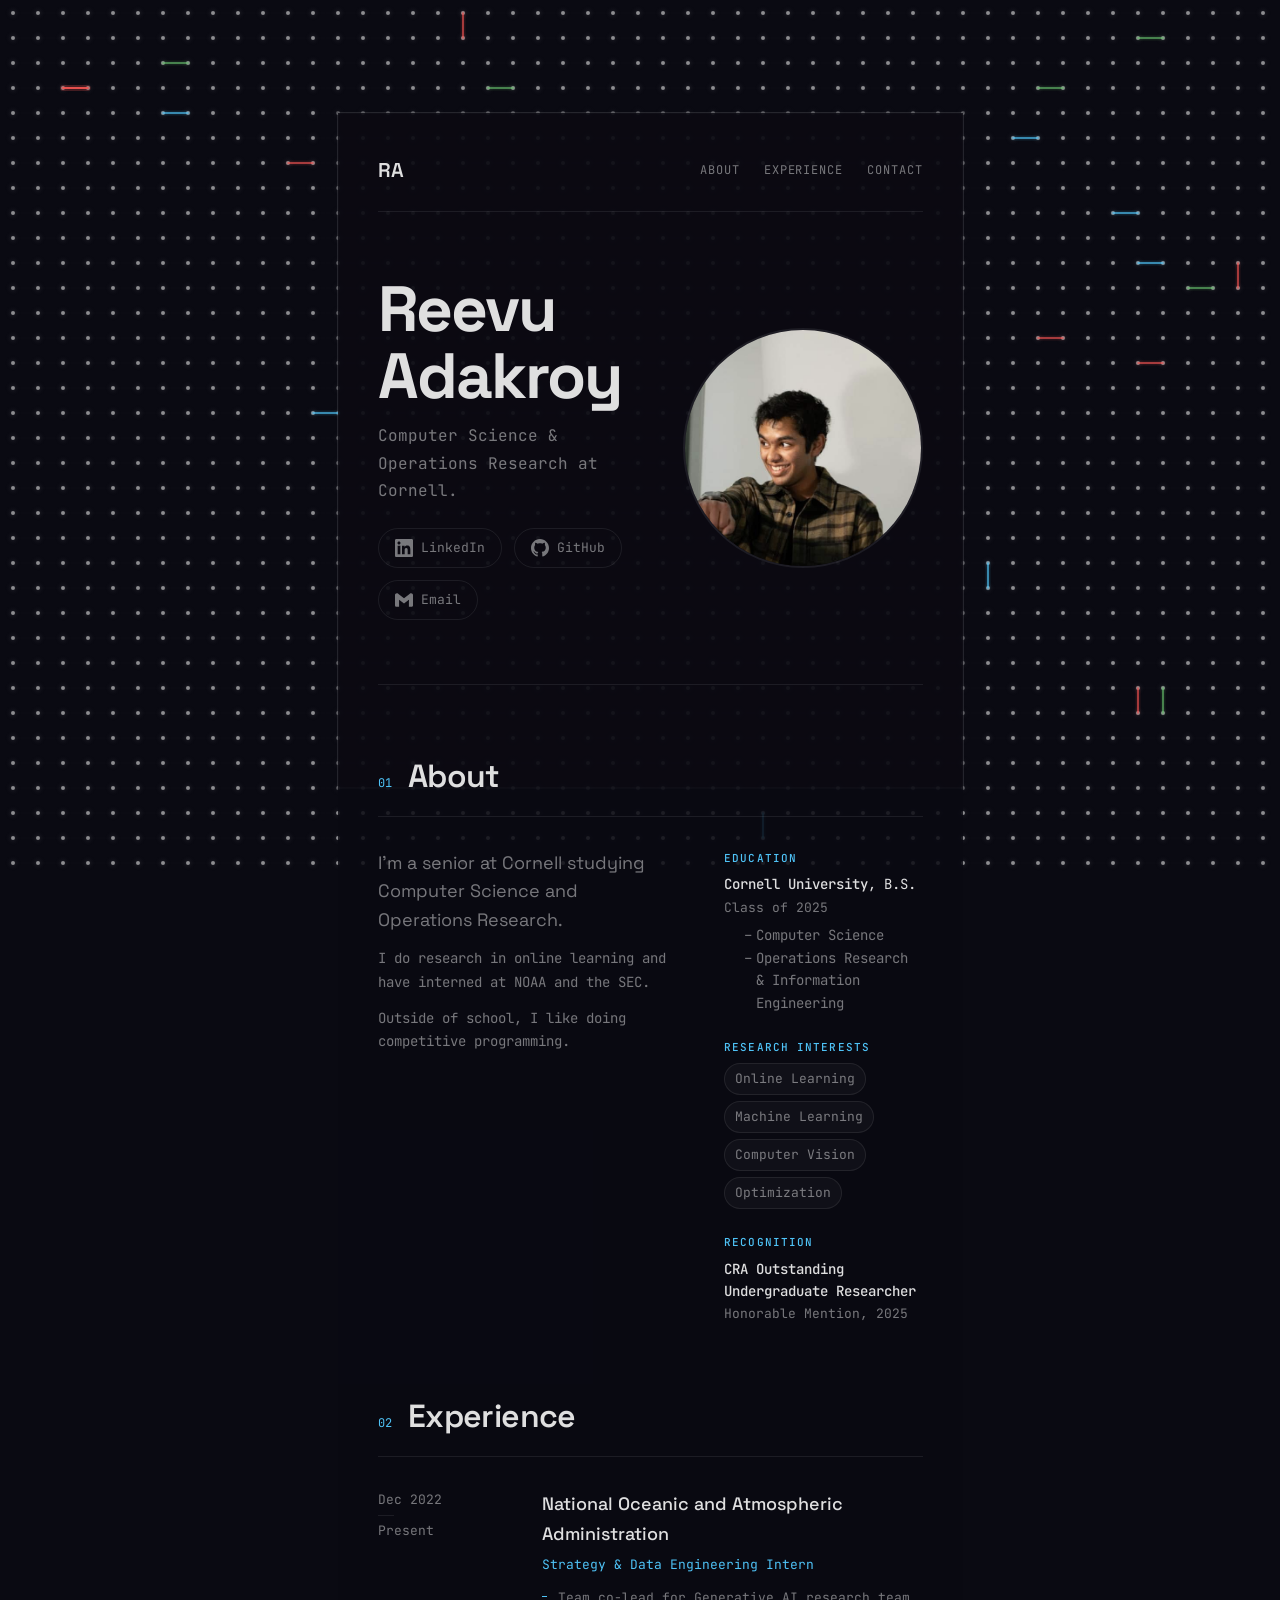
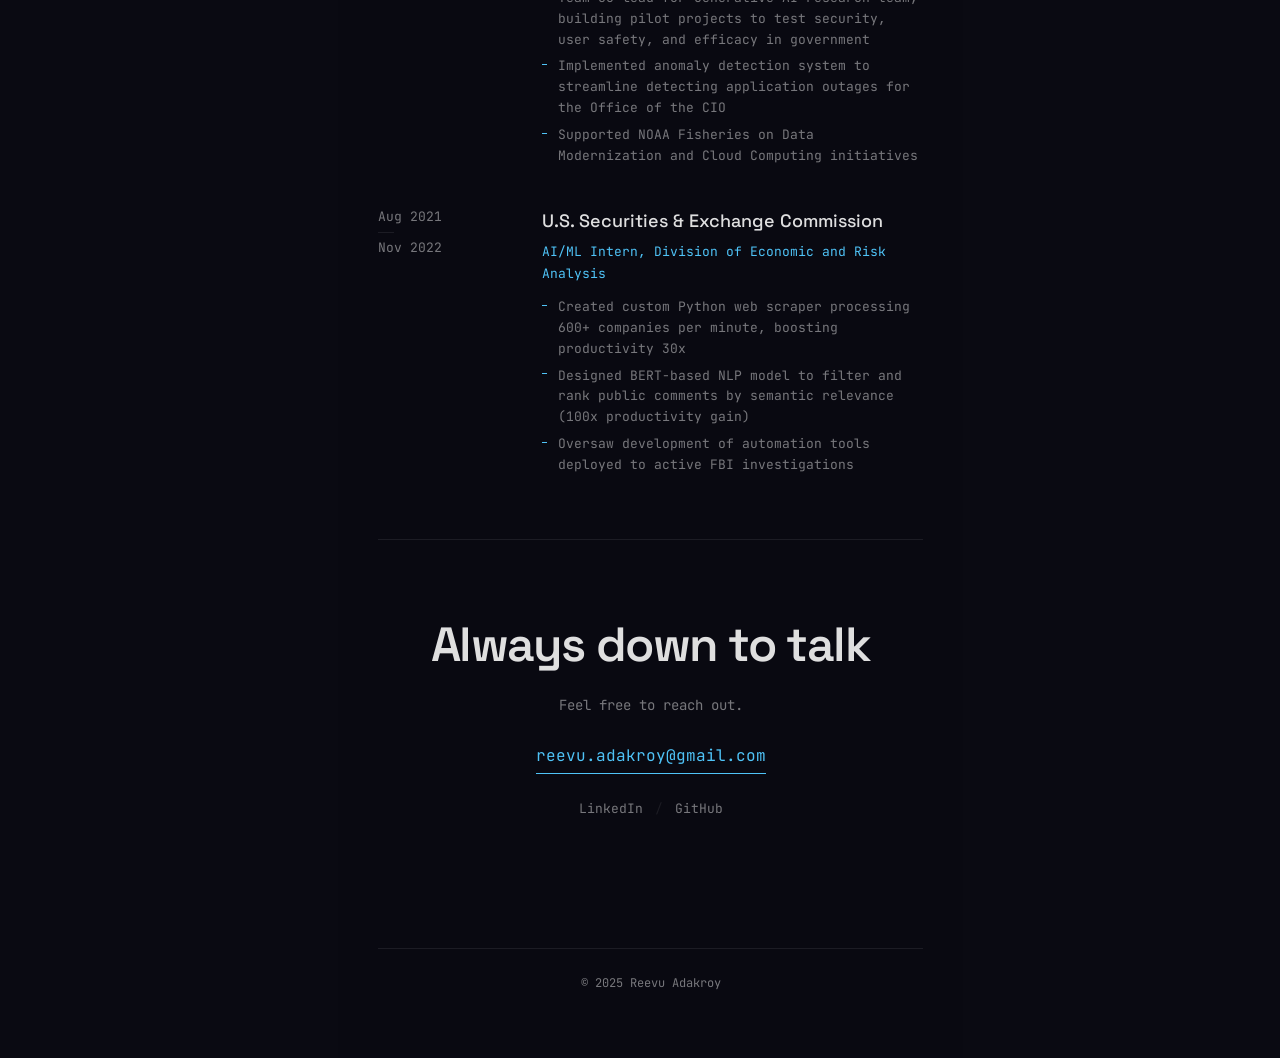
==== commit 10aafe2b: "much better" ====
--- a/index.html
+++ b/index.html
@@ -5,6 +5,8 @@
     <meta name="viewport" content="width=device-width, initial-scale=1.0">
     <title>Reevu Adakroy</title>
     <meta name="description" content="Computer Science & Operations Research student at Cornell. AI/ML researcher published in INFORMS Management Science.">
+
+    <link rel="icon" href="data:image/svg+xml,<svg xmlns='http://www.w3.org/2000/svg' viewBox='0 0 100 100'><circle cx='50' cy='50' r='48' fill='%230a0a12' stroke='white' stroke-width='3'/><text x='50' y='58' font-family='sans-serif' font-weight='600' font-size='36' fill='white' text-anchor='middle'>RA</text></svg>">
 
     <link rel="preconnect" href="https://fonts.googleapis.com">
     <link rel="preconnect" href="https://fonts.gstatic.com" crossorigin>
@@ -22,15 +24,16 @@
             <nav class="nav-inline">
                 <a href="#about">About</a>
                 <a href="#experience">Experience</a>
-                <a href="#research">Research</a>
                 <a href="#contact">Contact</a>
             </nav>
         </header>
 
         <section class="hero-compact fade-in">
-            <h1>Reevu<br>Adakroy</h1>
-            <p class="tagline">Computer Science & Operations Research at Cornell.</p>
-            <div class="social-links">
+            <div class="hero-layout">
+                <div class="hero-text">
+                    <h1>Reevu<br>Adakroy</h1>
+                    <p class="tagline">Computer Science & Operations Research at Cornell.</p>
+                    <div class="social-links">
                 <a href="https://www.linkedin.com/in/reevu-adakroy-7450a61a7" target="_blank" rel="noopener" class="social-link">
                     <svg width="18" height="18" viewBox="0 0 24 24" fill="currentColor"><path d="M20.447 20.452h-3.554v-5.569c0-1.328-.027-3.037-1.852-3.037-1.853 0-2.136 1.445-2.136 2.939v5.667H9.351V9h3.414v1.561h.046c.477-.9 1.637-1.85 3.37-1.85 3.601 0 4.267 2.37 4.267 5.455v6.286zM5.337 7.433c-1.144 0-2.063-.926-2.063-2.065 0-1.138.92-2.063 2.063-2.063 1.14 0 2.064.925 2.064 2.063 0 1.139-.925 2.065-2.064 2.065zm1.782 13.019H3.555V9h3.564v11.452zM22.225 0H1.771C.792 0 0 .774 0 1.729v20.542C0 23.227.792 24 1.771 24h20.451C23.2 24 24 23.227 24 22.271V1.729C24 .774 23.2 0 22.222 0h.003z"/></svg>
                     <span>LinkedIn</span>
@@ -39,10 +42,15 @@
                     <svg width="18" height="18" viewBox="0 0 24 24" fill="currentColor"><path d="M12 0c-6.626 0-12 5.373-12 12 0 5.302 3.438 9.8 8.207 11.387.599.111.793-.261.793-.577v-2.234c-3.338.726-4.033-1.416-4.033-1.416-.546-1.387-1.333-1.756-1.333-1.756-1.089-.745.083-.729.083-.729 1.205.084 1.839 1.237 1.839 1.237 1.07 1.834 2.807 1.304 3.492.997.107-.775.418-1.305.762-1.604-2.665-.305-5.467-1.334-5.467-5.931 0-1.311.469-2.381 1.236-3.221-.124-.303-.535-1.524.117-3.176 0 0 1.008-.322 3.301 1.23.957-.266 1.983-.399 3.003-.404 1.02.005 2.047.138 3.006.404 2.291-1.552 3.297-1.23 3.297-1.23.653 1.653.242 2.874.118 3.176.77.84 1.235 1.911 1.235 3.221 0 4.609-2.807 5.624-5.479 5.921.43.372.823 1.102.823 2.222v3.293c0 .319.192.694.801.576 4.765-1.589 8.199-6.086 8.199-11.386 0-6.627-5.373-12-12-12z"/></svg>
                     <span>GitHub</span>
                 </a>
-                <a href="mailto:ra569@cornell.edu" class="social-link">
+                <a href="mailto:reevu.adakroy@gmail.com" class="social-link">
                     <svg width="18" height="18" viewBox="0 0 24 24" fill="currentColor"><path d="M24 5.457v13.909c0 .904-.732 1.636-1.636 1.636h-3.819V11.73L12 16.64l-6.545-4.91v9.273H1.636A1.636 1.636 0 0 1 0 19.366V5.457c0-2.023 2.309-3.178 3.927-1.964L5.455 4.64 12 9.548l6.545-4.91 1.528-1.145C21.69 2.28 24 3.434 24 5.457z"/></svg>
                     <span>Email</span>
                 </a>
+                    </div>
+                </div>
+                <div class="hero-image">
+                    <img src="reevu.JPG" alt="Reevu Adakroy">
+                </div>
             </div>
         </section>
 
@@ -60,10 +68,12 @@
                 <div class="about-details">
                     <div class="detail-group">
                         <h3>Education</h3>
-                        <p><strong>Cornell University</strong><br>
-                        B.S. Computer Science<br>
-                        B.S. Operations Research & IE<br>
+                        <p><strong>Cornell University</strong>, B.S.<br>
                         <span class="muted">Class of 2025</span></p>
+                        <ul class="major-list">
+                            <li>Computer Science</li>
+                            <li>Operations Research & Information Engineering</li>
+                        </ul>
                     </div>
                     <div class="detail-group">
                         <h3>Research Interests</h3>
@@ -124,38 +134,11 @@
             </div>
         </section>
 
-        <section id="research" class="section fade-in">
-            <div class="section-header">
-                <span class="section-number">03</span>
-                <h2 class="section-title">Research & Projects</h2>
-            </div>
-            <div class="research-grid">
-                <article class="research-card featured">
-                    <span class="research-tag">Publication</span>
-                    <h3>Online Learning</h3>
-                    <p class="research-venue">INFORMS Management Science</p>
-                    <p>Developed meta-algorithms extending instance-optimal regret guarantees to adversarial settings in Sequential Bit Prediction. Built comprehensive simulations with Python, NumPy, and Matplotlib.</p>
-                </article>
-                <article class="research-card">
-                    <span class="research-tag">Competition</span>
-                    <h3>MIT Battlecode 2025</h3>
-                    <p class="research-venue">13th in the World</p>
-                    <p>Built a multi-agent AI system in Java for MIT's annual month-long competition. Seeded 2nd in the U.S. and finished top 16 internationally.</p>
-                </article>
-                <article class="research-card">
-                    <span class="research-tag">Applied Research</span>
-                    <h3>Microstructure Composites</h3>
-                    <p class="research-venue">Applied Mechanics</p>
-                    <p>Physics simulator generating stress-strain curves for random boron microfiber distributions 5x more efficiently than state-of-the-art. Developed web application for dissemination.</p>
-                </article>
-            </div>
-        </section>
-
         <section id="contact" class="section contact fade-in">
             <div class="contact-content">
-                <h2 class="contact-title">Let's connect</h2>
+                <h2 class="contact-title">Always down to talk</h2>
                 <p class="contact-text">Feel free to reach out.</p>
-                <a href="mailto:ra569@cornell.edu" class="contact-email">ra569@cornell.edu</a>
+                <a href="mailto:reevu.adakroy@gmail.com" class="contact-email">reevu.adakroy@gmail.com</a>
                 <div class="contact-links">
                     <a href="https://www.linkedin.com/in/reevu-adakroy-7450a61a7" target="_blank" rel="noopener">LinkedIn</a>
                     <span class="link-divider">/</span>
--- a/styles.css
+++ b/styles.css
@@ -70,8 +70,6 @@
   position: relative;
   z-index: 10;
   background: rgba(10, 10, 18, 0.85);
-  backdrop-filter: blur(2px);
-  -webkit-backdrop-filter: blur(2px);
   padding: var(--content-padding);
   min-height: 100vh;
 }
@@ -178,6 +176,49 @@
   flex-shrink: 0;
 }
 
+/* --- Hero Layout --- */
+.hero-layout {
+  display: grid;
+  grid-template-columns: 1fr auto;
+  gap: 2.5rem;
+  align-items: center;
+}
+
+.hero-image {
+  width: 240px;
+  height: 240px;
+  border-radius: 50%;
+  overflow: hidden;
+  border: 2px solid var(--color-border);
+  flex-shrink: 0;
+}
+
+.hero-image img {
+  width: 100%;
+  height: 100%;
+  object-fit: cover;
+  object-position: 50% 50%;
+  filter: grayscale(20%);
+  transition: filter 0.4s ease;
+}
+
+.hero-image:hover img {
+  filter: grayscale(0%);
+}
+
+@media (max-width: 768px) {
+  .hero-layout {
+    grid-template-columns: 1fr;
+    gap: 1.5rem;
+  }
+
+  .hero-image {
+    width: 180px;
+    height: 180px;
+    order: -1;
+  }
+}
+
 /* --- Sections --- */
 .section {
   margin-bottom: var(--section-gap);
@@ -249,6 +290,26 @@
 .detail-group strong {
   color: var(--color-text);
   font-weight: 500;
+}
+
+.major-list {
+  margin-top: 0.375rem;
+  padding-left: 1.25rem;
+  list-style: none;
+}
+
+.major-list li {
+  position: relative;
+  padding-left: 0.75rem;
+  font-size: 0.875rem;
+  line-height: 1.6;
+  color: var(--color-text-muted);
+}
+
+.major-list li::before {
+  content: '\2013';
+  position: absolute;
+  left: 0;
 }
 
 .muted {
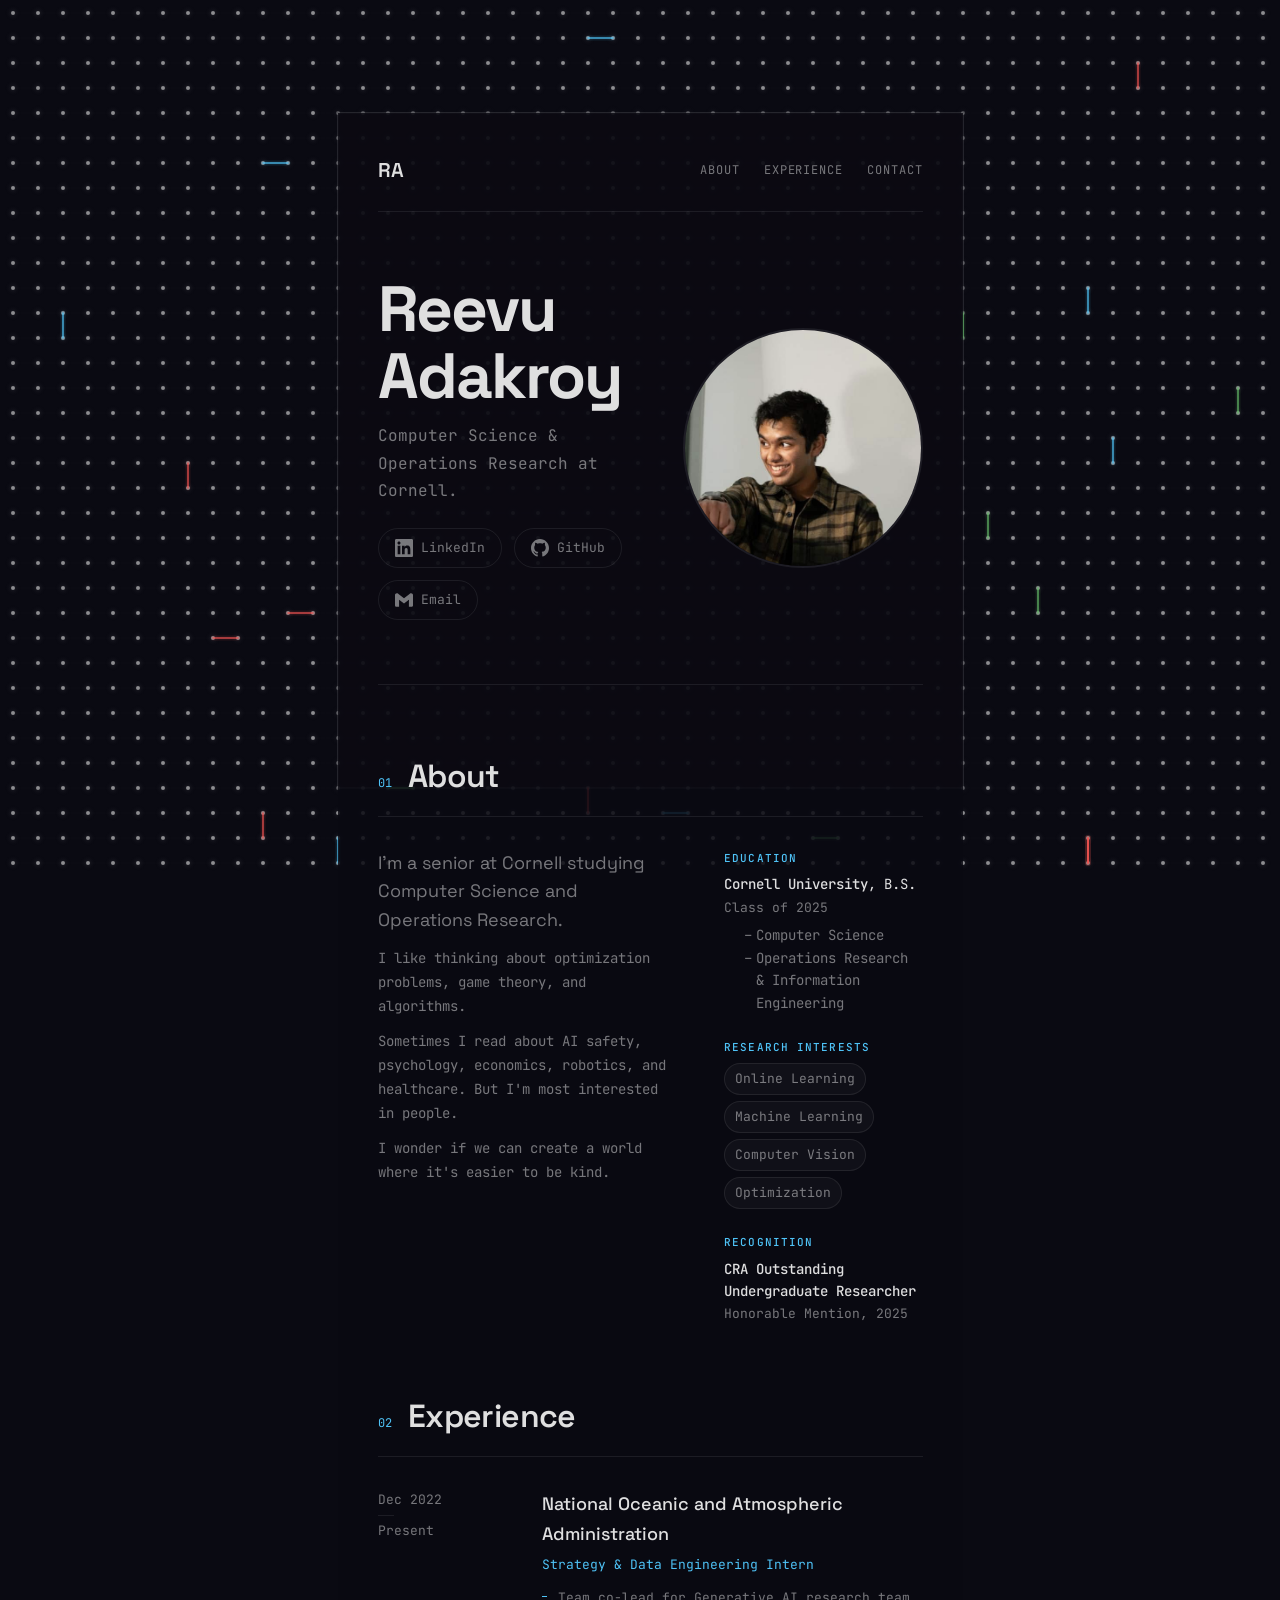
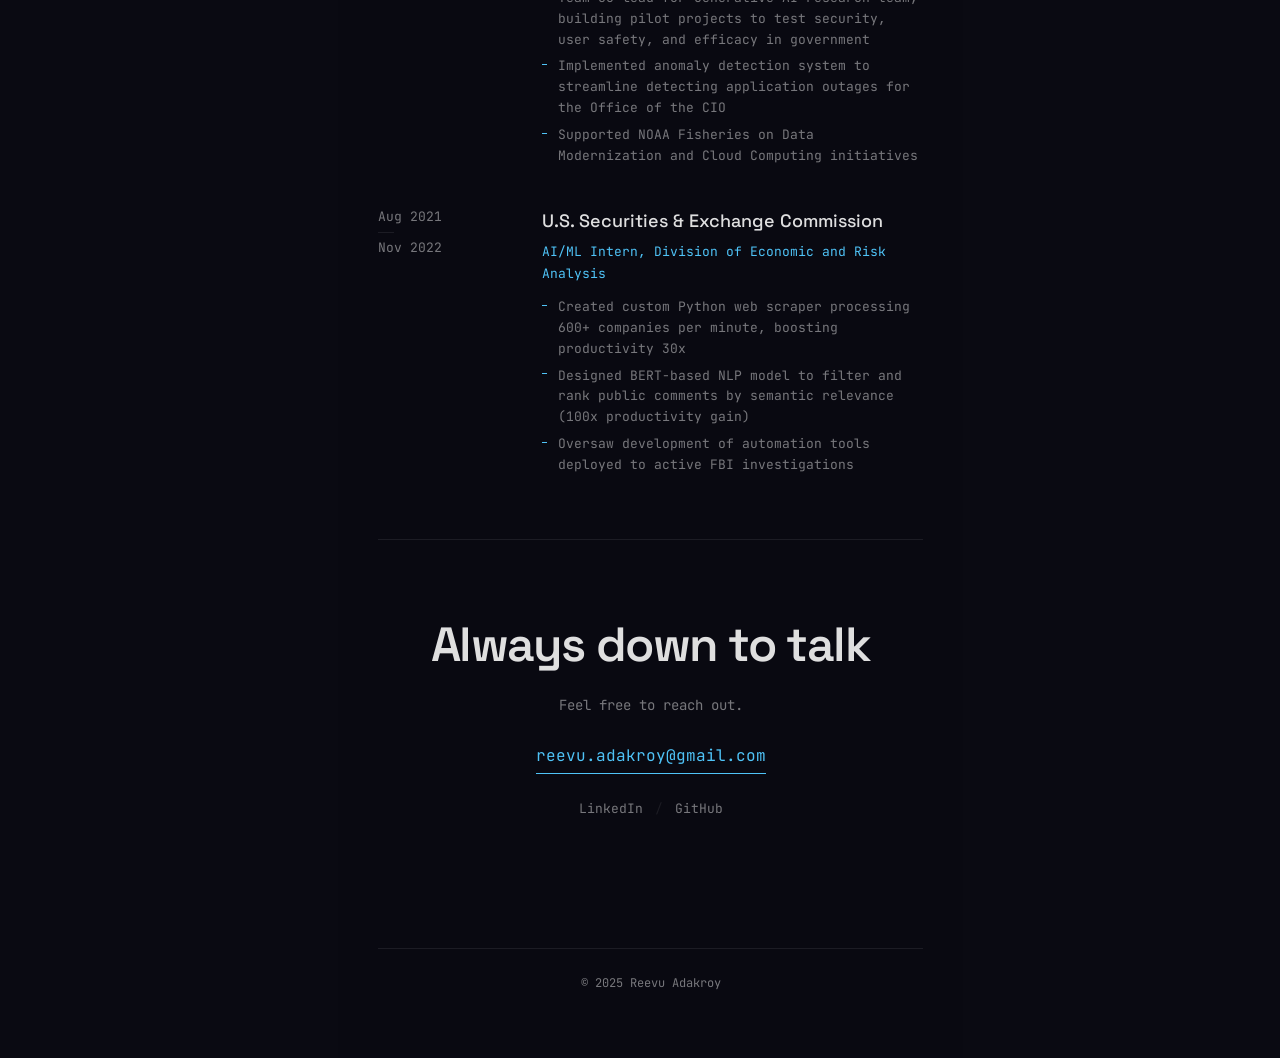
==== commit 4117ffae: "writing updates" ====
--- a/index.html
+++ b/index.html
@@ -62,8 +62,9 @@
             <div class="about-content">
                 <div class="about-text">
                     <p class="about-lead">I'm a senior at Cornell studying Computer Science and Operations Research.</p>
-                    <p>I do research in online learning and have interned at NOAA and the SEC.</p>
-                    <p>Outside of school, I like doing competitive programming.</p>
+                    <p>I like thinking about optimization problems, game theory, and algorithms.</p>
+                    <p>Sometimes I read about AI safety, psychology, economics, robotics, and healthcare. But I'm most interested in people.</p>
+                    <p>I wonder if we can create a world where it's easier to be kind.</p>
                 </div>
                 <div class="about-details">
                     <div class="detail-group">
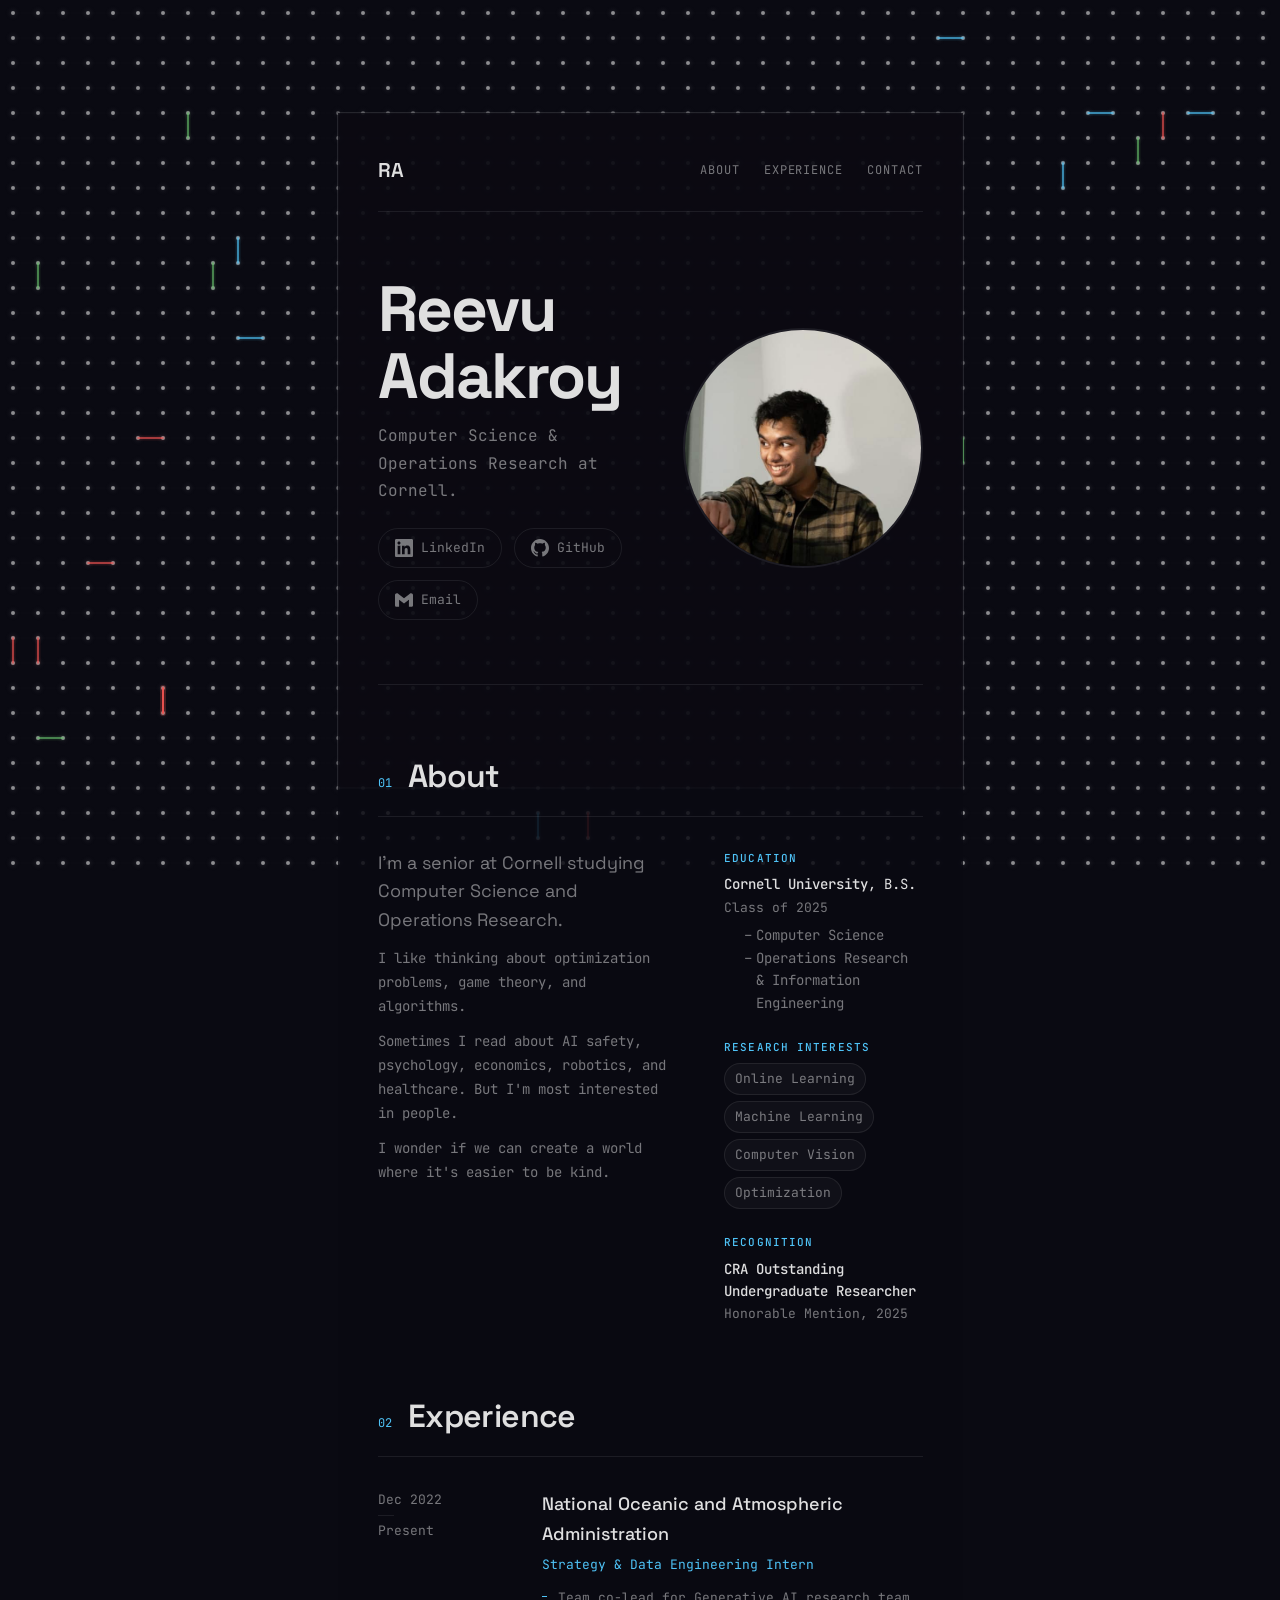
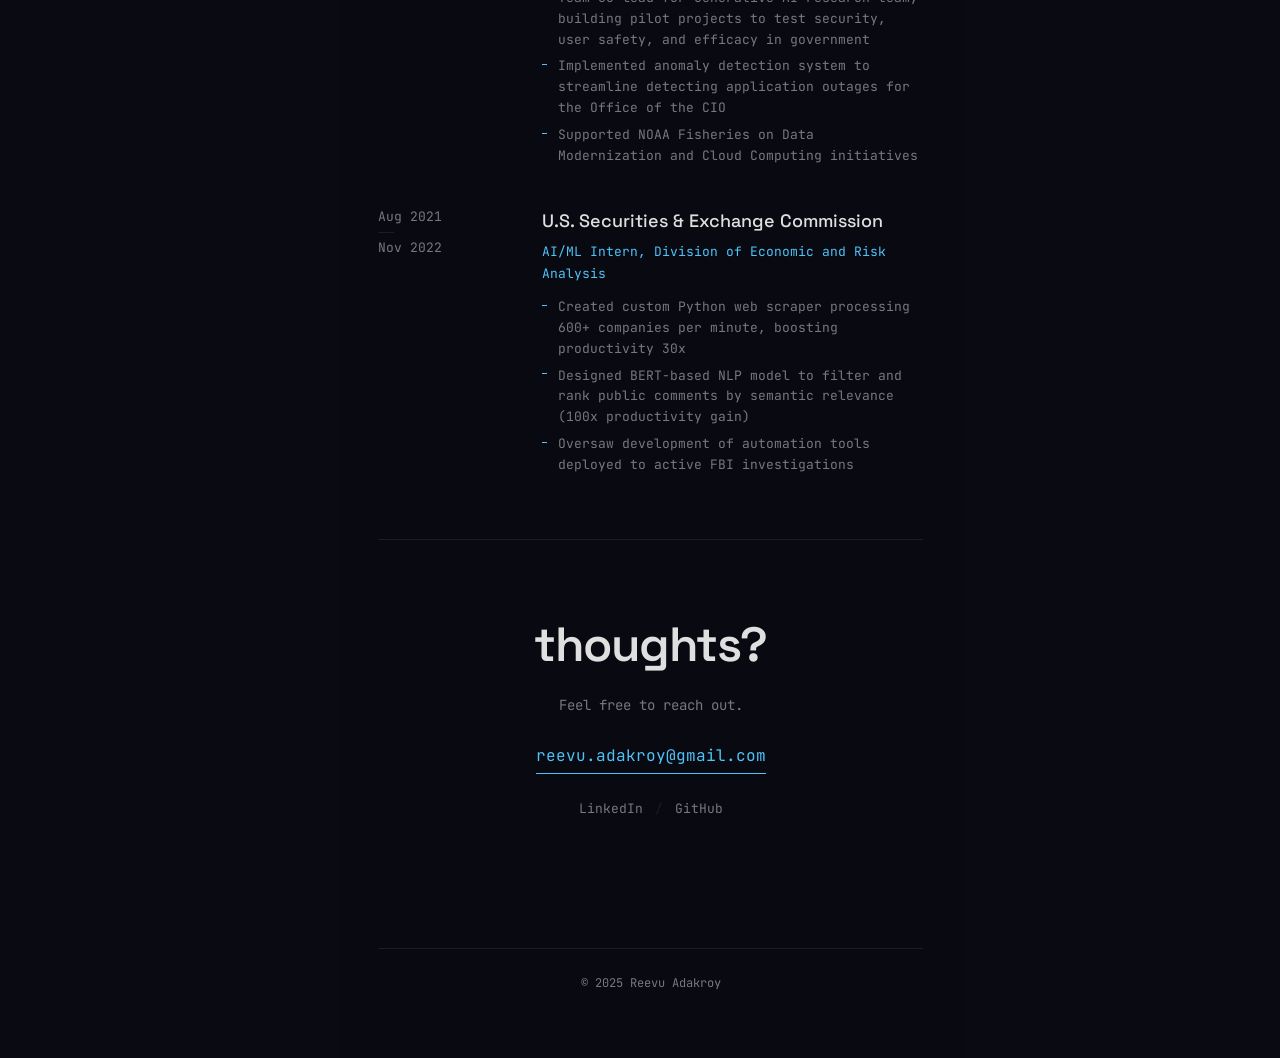
==== commit 4b81af04: "thoughts?" ====
--- a/index.html
+++ b/index.html
@@ -137,7 +137,7 @@
 
         <section id="contact" class="section contact fade-in">
             <div class="contact-content">
-                <h2 class="contact-title">Always down to talk</h2>
+                <h2 class="contact-title">thoughts?</h2>
                 <p class="contact-text">Feel free to reach out.</p>
                 <a href="mailto:reevu.adakroy@gmail.com" class="contact-email">reevu.adakroy@gmail.com</a>
                 <div class="contact-links">
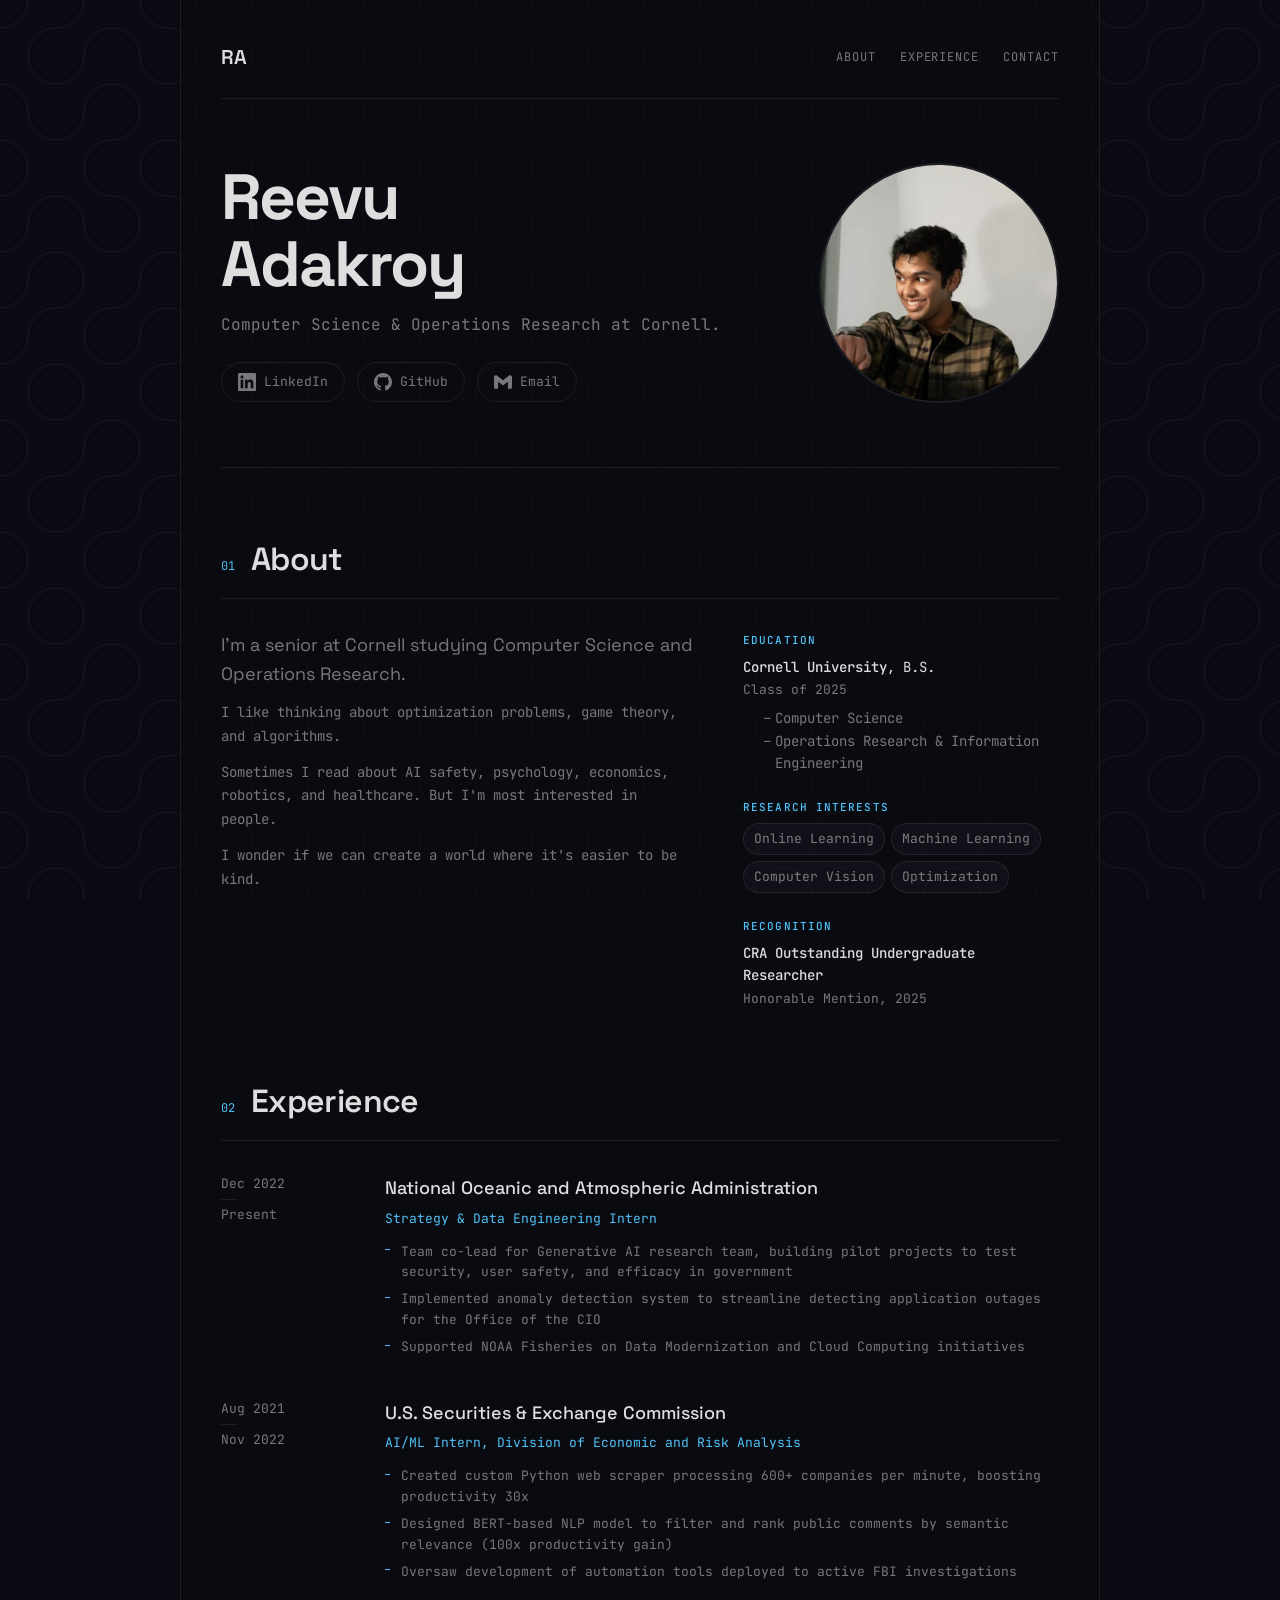
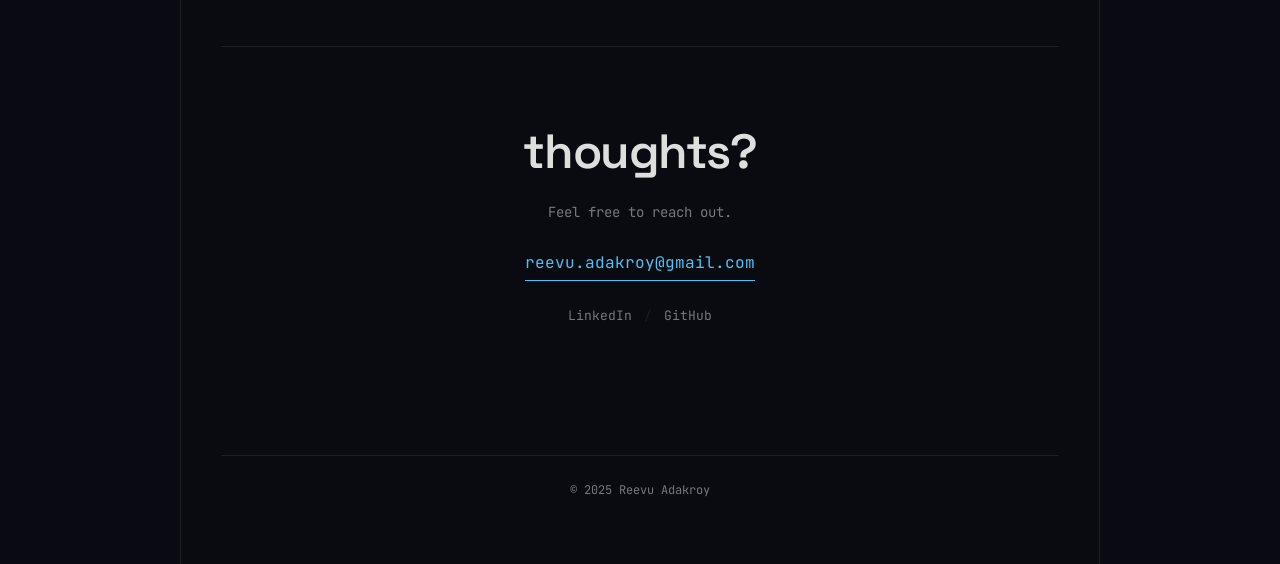
==== commit 7f73f9ec: "truchet background" ====
--- a/index.html
+++ b/index.html
@@ -15,8 +15,7 @@
     <link rel="stylesheet" href="styles.css">
 </head>
 <body>
-    <canvas id="static"></canvas>
-    <canvas id="dynamic"></canvas>
+    <canvas id="bg"></canvas>
 
     <div id="content-overlay">
         <header class="site-header">
--- a/styles.css
+++ b/styles.css
@@ -55,7 +55,7 @@
 ul { list-style: none; }
 
 /* --- Canvas Background --- */
-canvas {
+#bg {
   display: block;
   position: fixed;
   top: 0;
@@ -63,13 +63,15 @@
   z-index: 0;
 }
 
-#dynamic { z-index: 1; }
-
 /* --- Content Overlay --- */
 #content-overlay {
   position: relative;
   z-index: 10;
-  background: rgba(10, 10, 18, 0.85);
+  background: rgba(10, 10, 18, 0.6);
+  border-left: 1px solid var(--color-border);
+  border-right: 1px solid var(--color-border);
+  width: min(920px, 100%);
+  margin: 0 auto;
   padding: var(--content-padding);
   min-height: 100vh;
 }
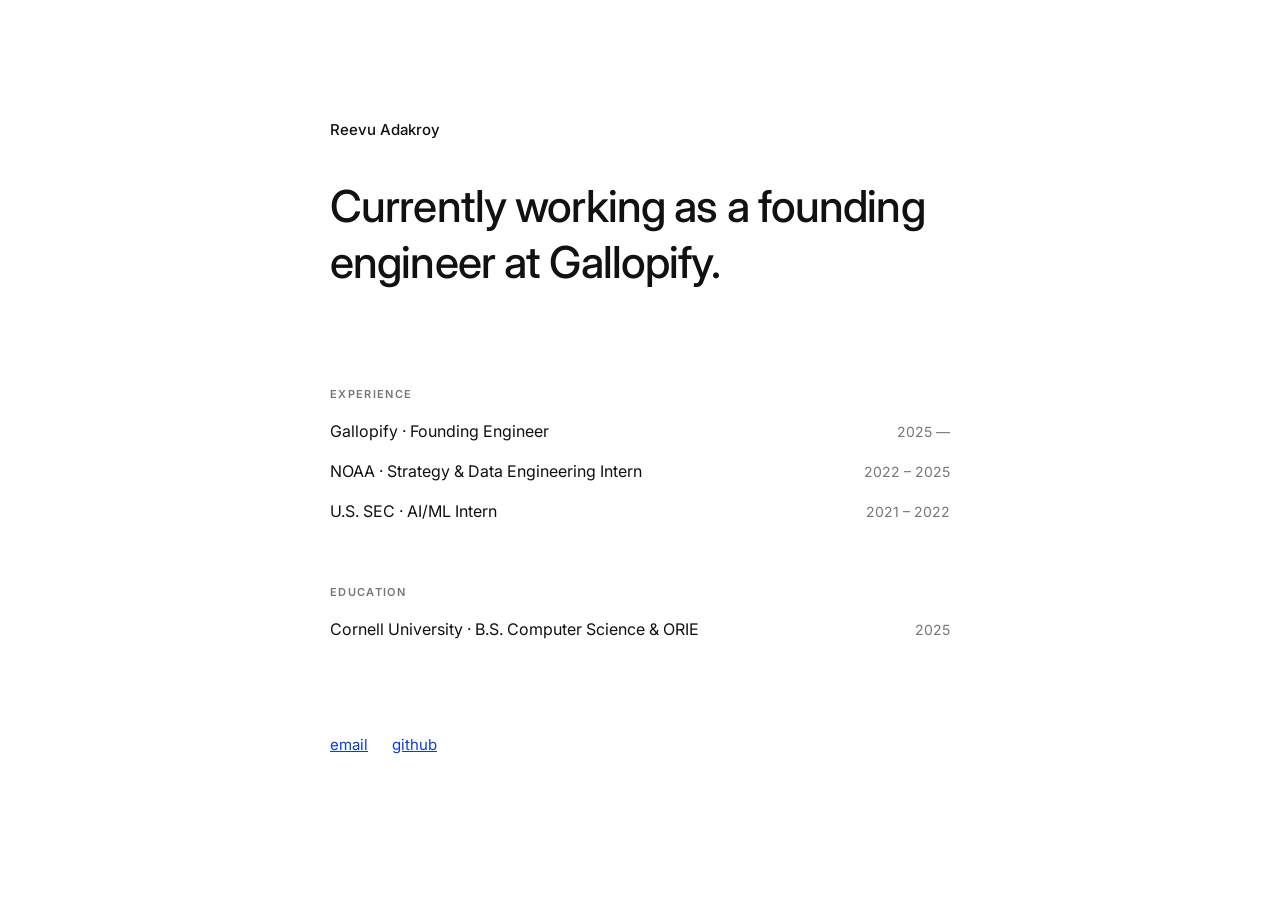
==== commit 8cb379e6: "radically simpler one-page site" ====
--- a/index.html
+++ b/index.html
@@ -4,155 +4,131 @@
     <meta charset="UTF-8">
     <meta name="viewport" content="width=device-width, initial-scale=1.0">
     <title>Reevu Adakroy</title>
-    <meta name="description" content="Computer Science & Operations Research student at Cornell. AI/ML researcher published in INFORMS Management Science.">
+    <meta name="description" content="Founding engineer at Gallopify.">
 
-    <link rel="icon" href="data:image/svg+xml,<svg xmlns='http://www.w3.org/2000/svg' viewBox='0 0 100 100'><circle cx='50' cy='50' r='48' fill='%230a0a12' stroke='white' stroke-width='3'/><text x='50' y='58' font-family='sans-serif' font-weight='600' font-size='36' fill='white' text-anchor='middle'>RA</text></svg>">
+    <link rel="icon" href="data:image/svg+xml,<svg xmlns='http://www.w3.org/2000/svg' viewBox='0 0 100 100'><circle cx='50' cy='50' r='48' fill='white' stroke='%23111111' stroke-width='3'/><text x='50' y='58' font-family='sans-serif' font-weight='600' font-size='36' fill='%23111111' text-anchor='middle'>RA</text></svg>">
 
     <link rel="preconnect" href="https://fonts.googleapis.com">
     <link rel="preconnect" href="https://fonts.gstatic.com" crossorigin>
-    <link href="https://fonts.googleapis.com/css2?family=Space+Grotesk:wght@400;500;600;700&family=JetBrains+Mono:wght@300;400;500&display=swap" rel="stylesheet">
+    <link href="https://fonts.googleapis.com/css2?family=Inter:wght@400;500;600&display=swap" rel="stylesheet">
 
-    <link rel="stylesheet" href="styles.css">
+    <style>
+        *, *::before, *::after {
+            box-sizing: border-box;
+            margin: 0;
+            padding: 0;
+        }
+
+        body {
+            font-family: 'Inter', system-ui, sans-serif;
+            background: #ffffff;
+            color: #111111;
+            -webkit-font-smoothing: antialiased;
+            -moz-osx-font-smoothing: grayscale;
+        }
+
+        main {
+            max-width: 668px;
+            margin: 0 auto;
+            padding: 120px 24px;
+        }
+
+        .name {
+            font-size: 15px;
+            font-weight: 500;
+        }
+
+        h1 {
+            font-size: 44px;
+            font-weight: 500;
+            line-height: 1.27;
+            letter-spacing: -0.02em;
+            margin-top: 40px;
+        }
+
+        section {
+            margin-top: 96px;
+        }
+
+        section + section {
+            margin-top: 64px;
+        }
+
+        h2 {
+            font-size: 11px;
+            font-weight: 600;
+            letter-spacing: 0.12em;
+            text-transform: uppercase;
+            color: #767676;
+        }
+
+        ul {
+            list-style: none;
+        }
+
+        li {
+            display: flex;
+            align-items: baseline;
+            justify-content: space-between;
+            gap: 16px;
+            flex-wrap: wrap;
+            margin-top: 20px;
+            font-size: 16px;
+        }
+
+        li time {
+            font-size: 14px;
+            color: #767676;
+            white-space: nowrap;
+        }
+
+        .links {
+            display: flex;
+            gap: 24px;
+            margin-top: 96px;
+        }
+
+        .links a {
+            font-size: 15px;
+            color: #0b39e9;
+        }
+
+        @media (max-width: 640px) {
+            main {
+                padding: 64px 24px;
+            }
+
+            h1 {
+                font-size: 32px;
+            }
+        }
+    </style>
 </head>
 <body>
-    <canvas id="bg"></canvas>
+    <main>
+        <p class="name">Reevu Adakroy</p>
+        <h1>Currently working as a founding engineer at Gallopify.</h1>
 
-    <div id="content-overlay">
-        <header class="site-header">
-            <span class="logo">RA</span>
-            <nav class="nav-inline">
-                <a href="#about">About</a>
-                <a href="#experience">Experience</a>
-                <a href="#contact">Contact</a>
-            </nav>
-        </header>
-
-        <section class="hero-compact fade-in">
-            <div class="hero-layout">
-                <div class="hero-text">
-                    <h1>Reevu<br>Adakroy</h1>
-                    <p class="tagline">Computer Science & Operations Research at Cornell.</p>
-                    <div class="social-links">
-                <a href="https://www.linkedin.com/in/reevu-adakroy-7450a61a7" target="_blank" rel="noopener" class="social-link">
-                    <svg width="18" height="18" viewBox="0 0 24 24" fill="currentColor"><path d="M20.447 20.452h-3.554v-5.569c0-1.328-.027-3.037-1.852-3.037-1.853 0-2.136 1.445-2.136 2.939v5.667H9.351V9h3.414v1.561h.046c.477-.9 1.637-1.85 3.37-1.85 3.601 0 4.267 2.37 4.267 5.455v6.286zM5.337 7.433c-1.144 0-2.063-.926-2.063-2.065 0-1.138.92-2.063 2.063-2.063 1.14 0 2.064.925 2.064 2.063 0 1.139-.925 2.065-2.064 2.065zm1.782 13.019H3.555V9h3.564v11.452zM22.225 0H1.771C.792 0 0 .774 0 1.729v20.542C0 23.227.792 24 1.771 24h20.451C23.2 24 24 23.227 24 22.271V1.729C24 .774 23.2 0 22.222 0h.003z"/></svg>
-                    <span>LinkedIn</span>
-                </a>
-                <a href="https://github.com/revvu" target="_blank" rel="noopener" class="social-link">
-                    <svg width="18" height="18" viewBox="0 0 24 24" fill="currentColor"><path d="M12 0c-6.626 0-12 5.373-12 12 0 5.302 3.438 9.8 8.207 11.387.599.111.793-.261.793-.577v-2.234c-3.338.726-4.033-1.416-4.033-1.416-.546-1.387-1.333-1.756-1.333-1.756-1.089-.745.083-.729.083-.729 1.205.084 1.839 1.237 1.839 1.237 1.07 1.834 2.807 1.304 3.492.997.107-.775.418-1.305.762-1.604-2.665-.305-5.467-1.334-5.467-5.931 0-1.311.469-2.381 1.236-3.221-.124-.303-.535-1.524.117-3.176 0 0 1.008-.322 3.301 1.23.957-.266 1.983-.399 3.003-.404 1.02.005 2.047.138 3.006.404 2.291-1.552 3.297-1.23 3.297-1.23.653 1.653.242 2.874.118 3.176.77.84 1.235 1.911 1.235 3.221 0 4.609-2.807 5.624-5.479 5.921.43.372.823 1.102.823 2.222v3.293c0 .319.192.694.801.576 4.765-1.589 8.199-6.086 8.199-11.386 0-6.627-5.373-12-12-12z"/></svg>
-                    <span>GitHub</span>
-                </a>
-                <a href="mailto:reevu.adakroy@gmail.com" class="social-link">
-                    <svg width="18" height="18" viewBox="0 0 24 24" fill="currentColor"><path d="M24 5.457v13.909c0 .904-.732 1.636-1.636 1.636h-3.819V11.73L12 16.64l-6.545-4.91v9.273H1.636A1.636 1.636 0 0 1 0 19.366V5.457c0-2.023 2.309-3.178 3.927-1.964L5.455 4.64 12 9.548l6.545-4.91 1.528-1.145C21.69 2.28 24 3.434 24 5.457z"/></svg>
-                    <span>Email</span>
-                </a>
-                    </div>
-                </div>
-                <div class="hero-image">
-                    <img src="reevu.JPG" alt="Reevu Adakroy">
-                </div>
-            </div>
+        <section>
+            <h2>Experience</h2>
+            <ul>
+                <li>Gallopify · Founding Engineer <time>2025 —</time></li>
+                <li>NOAA · Strategy &amp; Data Engineering Intern <time>2022 – 2025</time></li>
+                <li>U.S. SEC · AI/ML Intern <time>2021 – 2022</time></li>
+            </ul>
         </section>
 
-        <section id="about" class="section fade-in">
-            <div class="section-header">
-                <span class="section-number">01</span>
-                <h2 class="section-title">About</h2>
-            </div>
-            <div class="about-content">
-                <div class="about-text">
-                    <p class="about-lead">I'm a senior at Cornell studying Computer Science and Operations Research.</p>
-                    <p>I like thinking about optimization problems, game theory, and algorithms.</p>
-                    <p>Sometimes I read about AI safety, psychology, economics, robotics, and healthcare. But I'm most interested in people.</p>
-                    <p>I wonder if we can create a world where it's easier to be kind.</p>
-                </div>
-                <div class="about-details">
-                    <div class="detail-group">
-                        <h3>Education</h3>
-                        <p><strong>Cornell University</strong>, B.S.<br>
-                        <span class="muted">Class of 2025</span></p>
-                        <ul class="major-list">
-                            <li>Computer Science</li>
-                            <li>Operations Research & Information Engineering</li>
-                        </ul>
-                    </div>
-                    <div class="detail-group">
-                        <h3>Research Interests</h3>
-                        <ul class="interest-list">
-                            <li>Online Learning</li>
-                            <li>Machine Learning</li>
-                            <li>Computer Vision</li>
-                            <li>Optimization</li>
-                        </ul>
-                    </div>
-                    <div class="detail-group">
-                        <h3>Recognition</h3>
-                        <p><strong>CRA Outstanding Undergraduate Researcher</strong><br>
-                        <span class="muted">Honorable Mention, 2025</span></p>
-                    </div>
-                </div>
-            </div>
+        <section>
+            <h2>Education</h2>
+            <ul>
+                <li>Cornell University · B.S. Computer Science &amp; ORIE <time>2025</time></li>
+            </ul>
         </section>
 
-        <section id="experience" class="section fade-in">
-            <div class="section-header">
-                <span class="section-number">02</span>
-                <h2 class="section-title">Experience</h2>
-            </div>
-            <div class="experience-list">
-                <article class="experience-item">
-                    <div class="experience-date">
-                        <span>Dec 2022</span>
-                        <span class="date-separator"></span>
-                        <span>Present</span>
-                    </div>
-                    <div class="experience-content">
-                        <h3>National Oceanic and Atmospheric Administration</h3>
-                        <p class="experience-role">Strategy & Data Engineering Intern</p>
-                        <ul class="experience-highlights">
-                            <li>Team co-lead for Generative AI research team, building pilot projects to test security, user safety, and efficacy in government</li>
-                            <li>Implemented anomaly detection system to streamline detecting application outages for the Office of the CIO</li>
-                            <li>Supported NOAA Fisheries on Data Modernization and Cloud Computing initiatives</li>
-                        </ul>
-                    </div>
-                </article>
-                <article class="experience-item">
-                    <div class="experience-date">
-                        <span>Aug 2021</span>
-                        <span class="date-separator"></span>
-                        <span>Nov 2022</span>
-                    </div>
-                    <div class="experience-content">
-                        <h3>U.S. Securities & Exchange Commission</h3>
-                        <p class="experience-role">AI/ML Intern, Division of Economic and Risk Analysis</p>
-                        <ul class="experience-highlights">
-                            <li>Created custom Python web scraper processing 600+ companies per minute, boosting productivity 30x</li>
-                            <li>Designed BERT-based NLP model to filter and rank public comments by semantic relevance (100x productivity gain)</li>
-                            <li>Oversaw development of automation tools deployed to active FBI investigations</li>
-                        </ul>
-                    </div>
-                </article>
-            </div>
-        </section>
-
-        <section id="contact" class="section contact fade-in">
-            <div class="contact-content">
-                <h2 class="contact-title">thoughts?</h2>
-                <p class="contact-text">Feel free to reach out.</p>
-                <a href="mailto:reevu.adakroy@gmail.com" class="contact-email">reevu.adakroy@gmail.com</a>
-                <div class="contact-links">
-                    <a href="https://www.linkedin.com/in/reevu-adakroy-7450a61a7" target="_blank" rel="noopener">LinkedIn</a>
-                    <span class="link-divider">/</span>
-                    <a href="https://github.com/revvu" target="_blank" rel="noopener">GitHub</a>
-                </div>
-            </div>
-        </section>
-
-        <footer class="footer">
-            <p>&copy; 2025 Reevu Adakroy</p>
-        </footer>
-    </div>
-
-    <script src="animation.js"></script>
-    <script src="script.js"></script>
+        <div class="links">
+            <a href="mailto:reevu.adakroy@gmail.com">email</a>
+            <a href="https://github.com/revvu" target="_blank" rel="noopener">github</a>
+        </div>
+    </main>
 </body>
 </html>
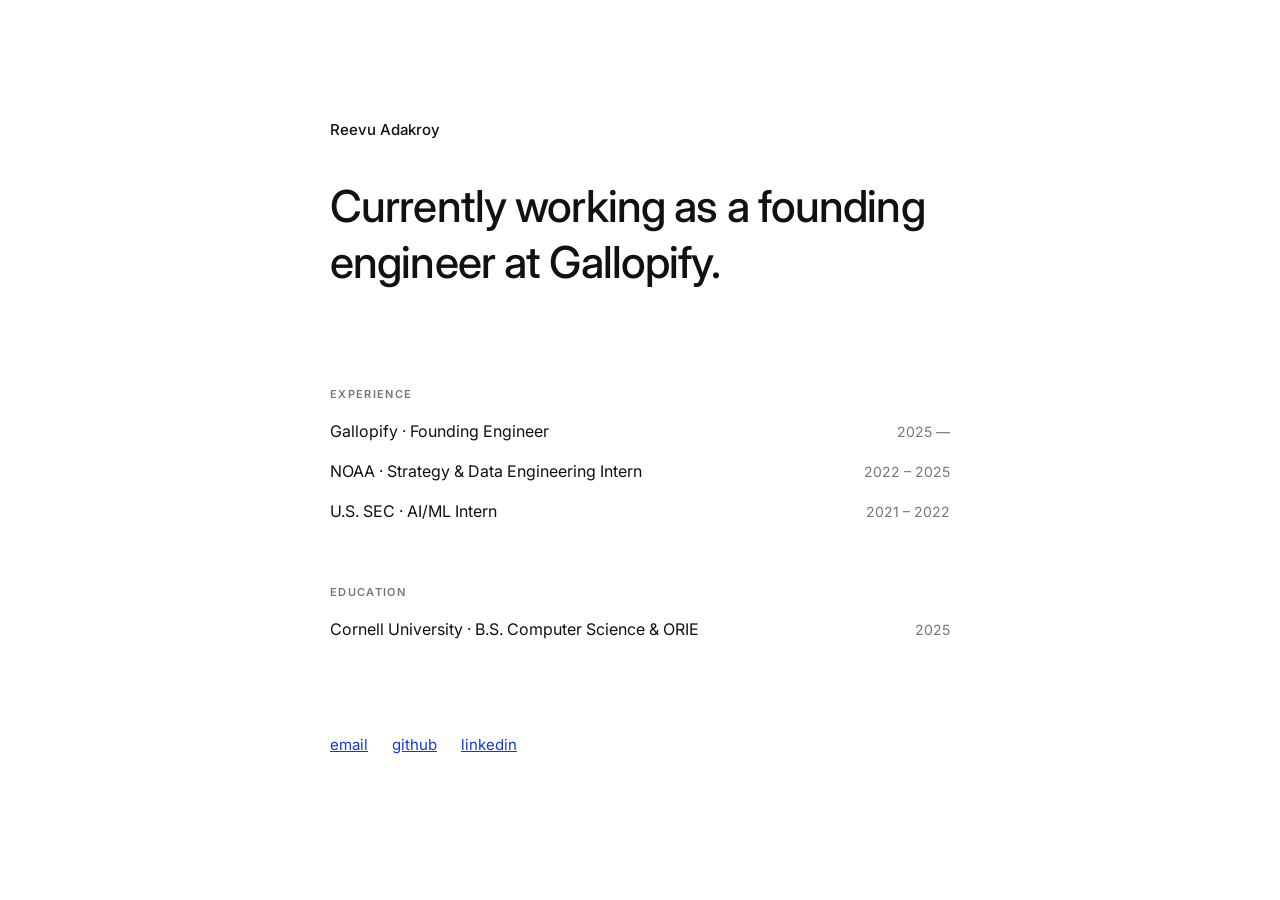
==== commit 37539355: "add linkedin link" ====
--- a/index.html
+++ b/index.html
@@ -128,6 +128,7 @@
         <div class="links">
             <a href="mailto:reevu.adakroy@gmail.com">email</a>
             <a href="https://github.com/revvu" target="_blank" rel="noopener">github</a>
+            <a href="https://www.linkedin.com/in/reevu-adakroy-7450a61a7/" target="_blank" rel="noopener">linkedin</a>
         </div>
     </main>
 </body>
